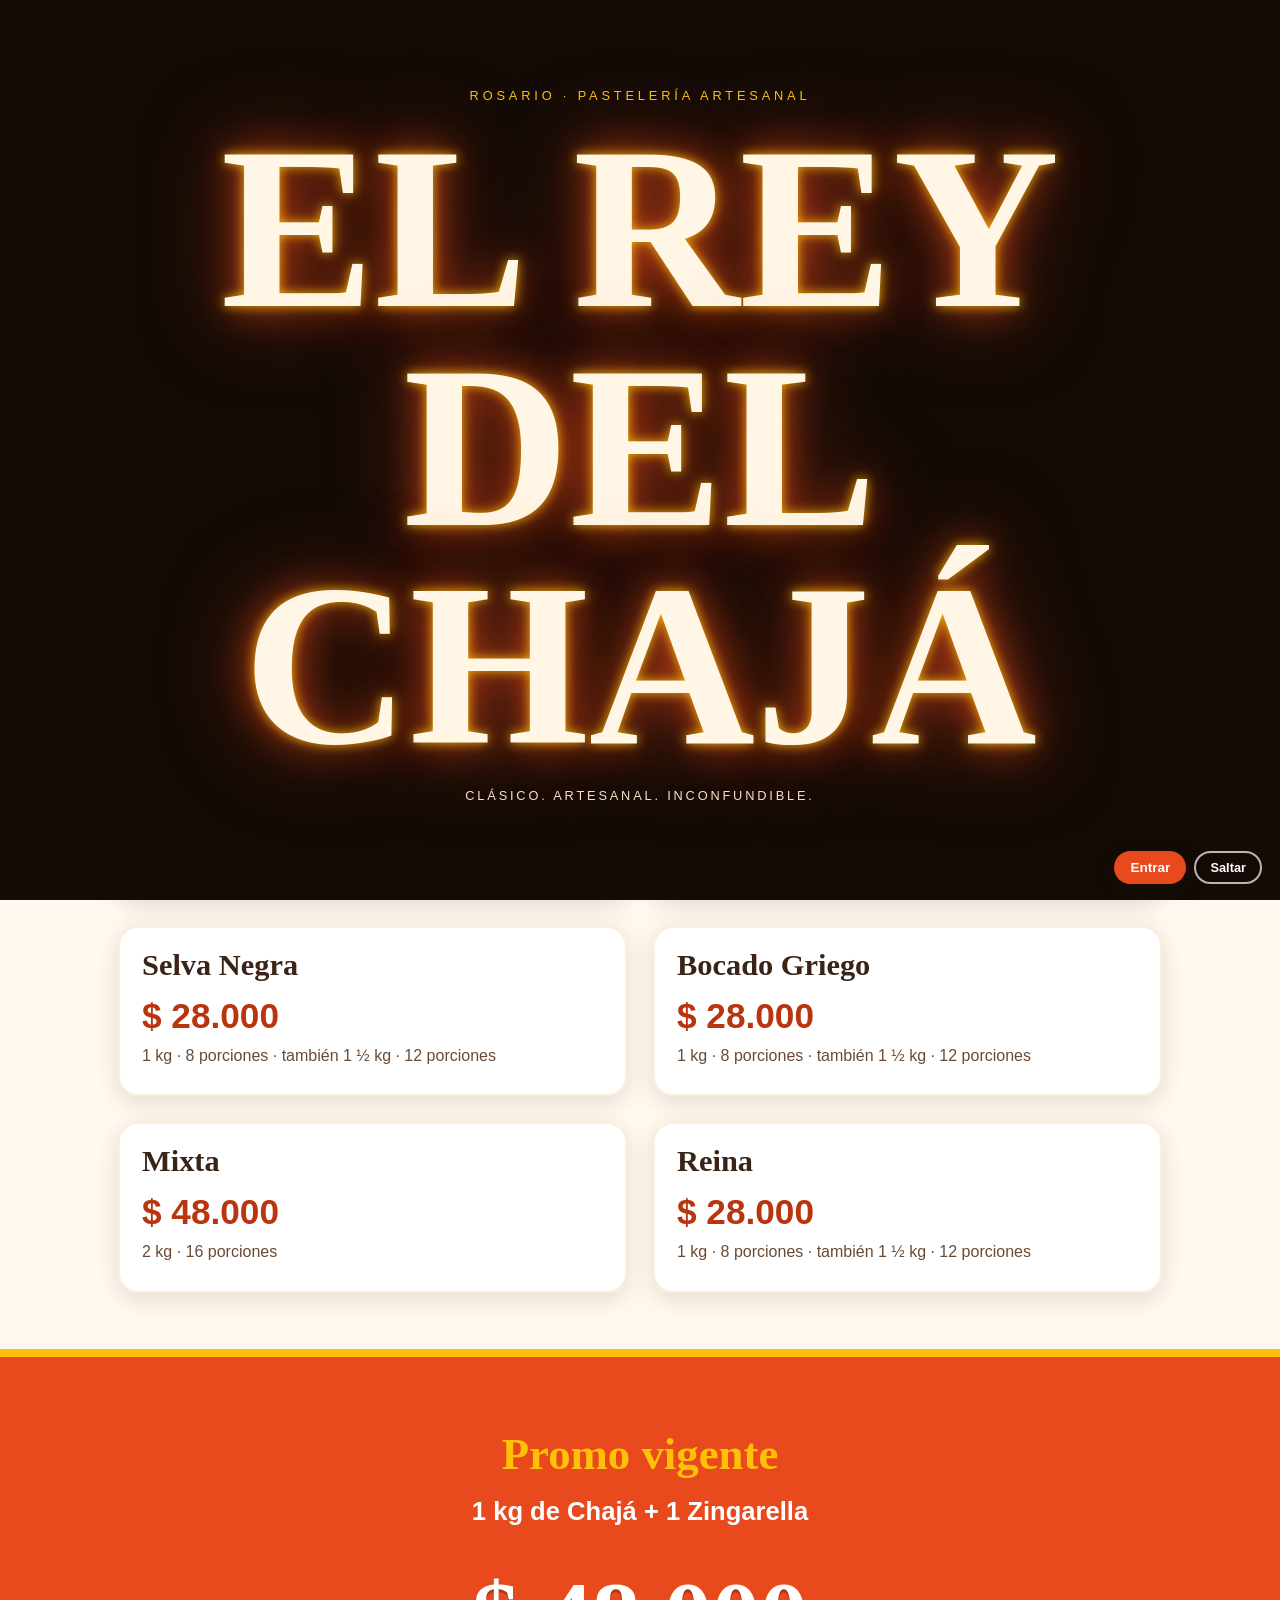
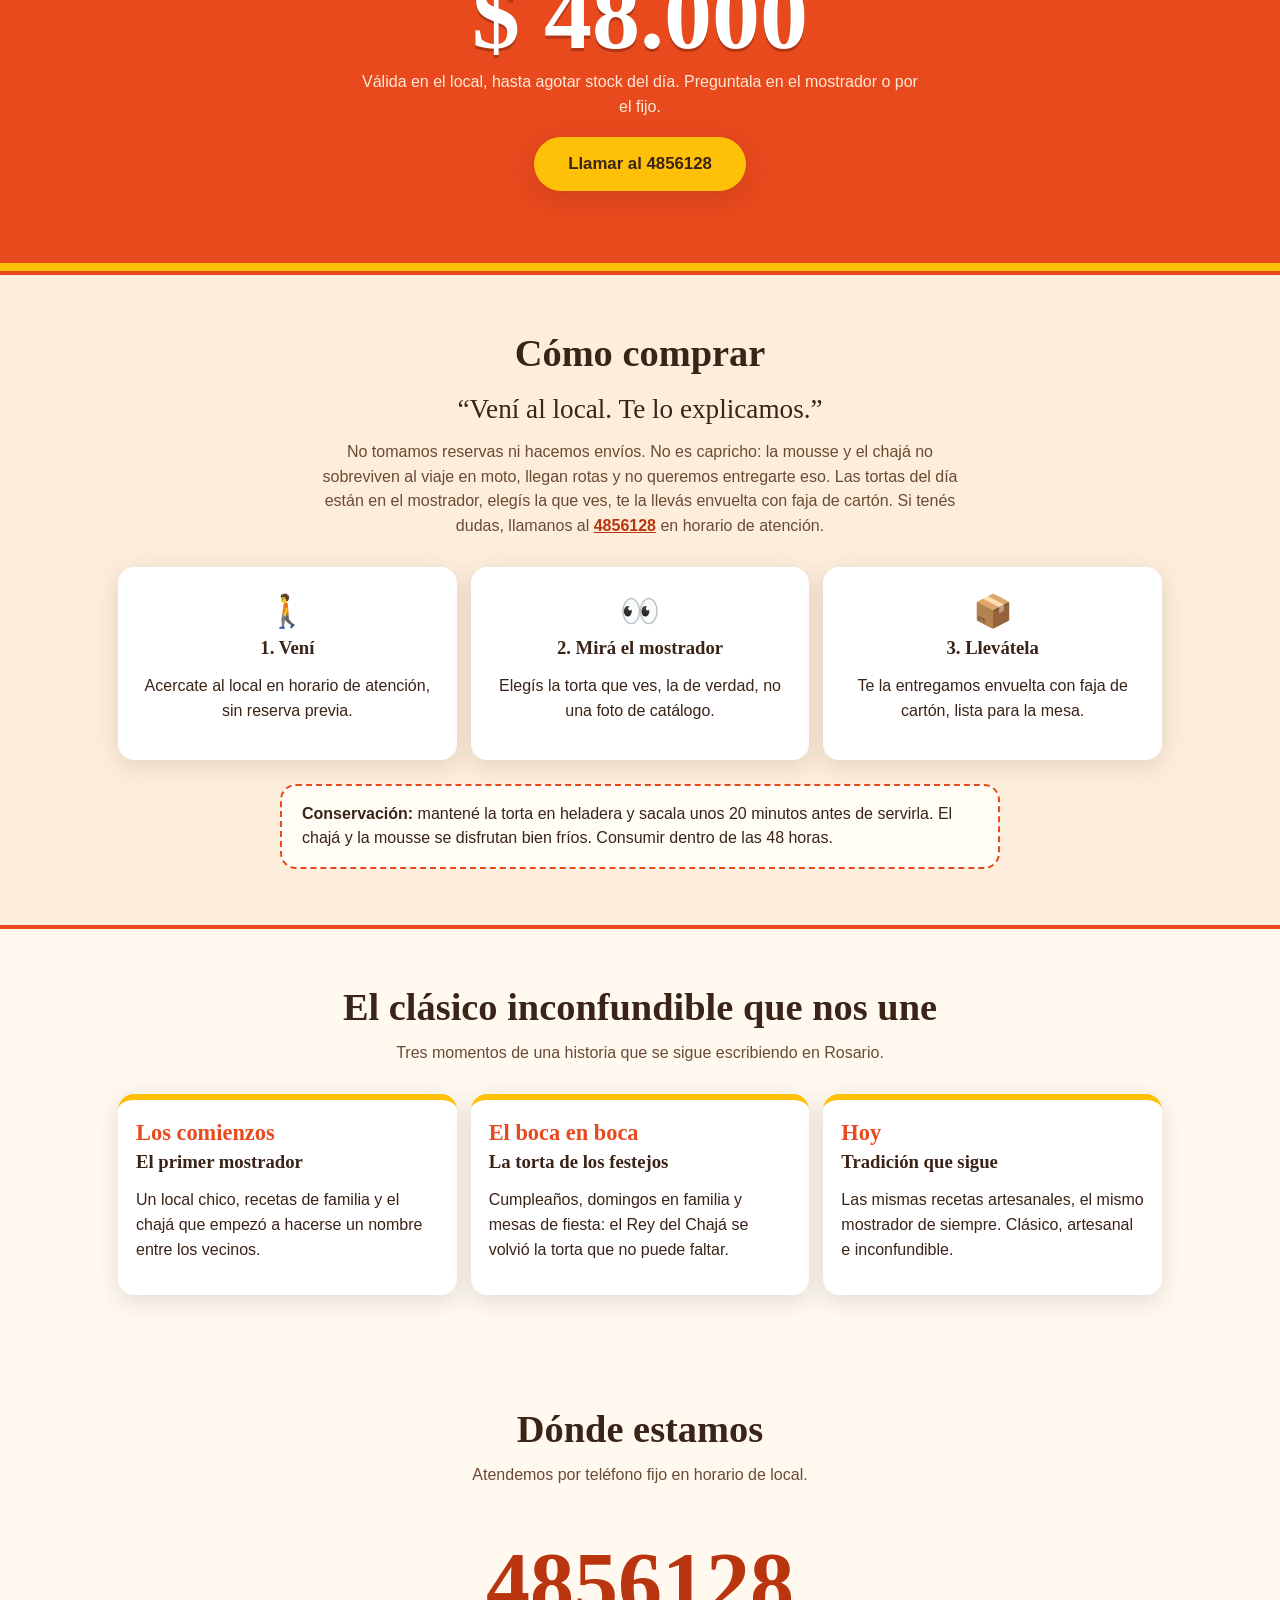
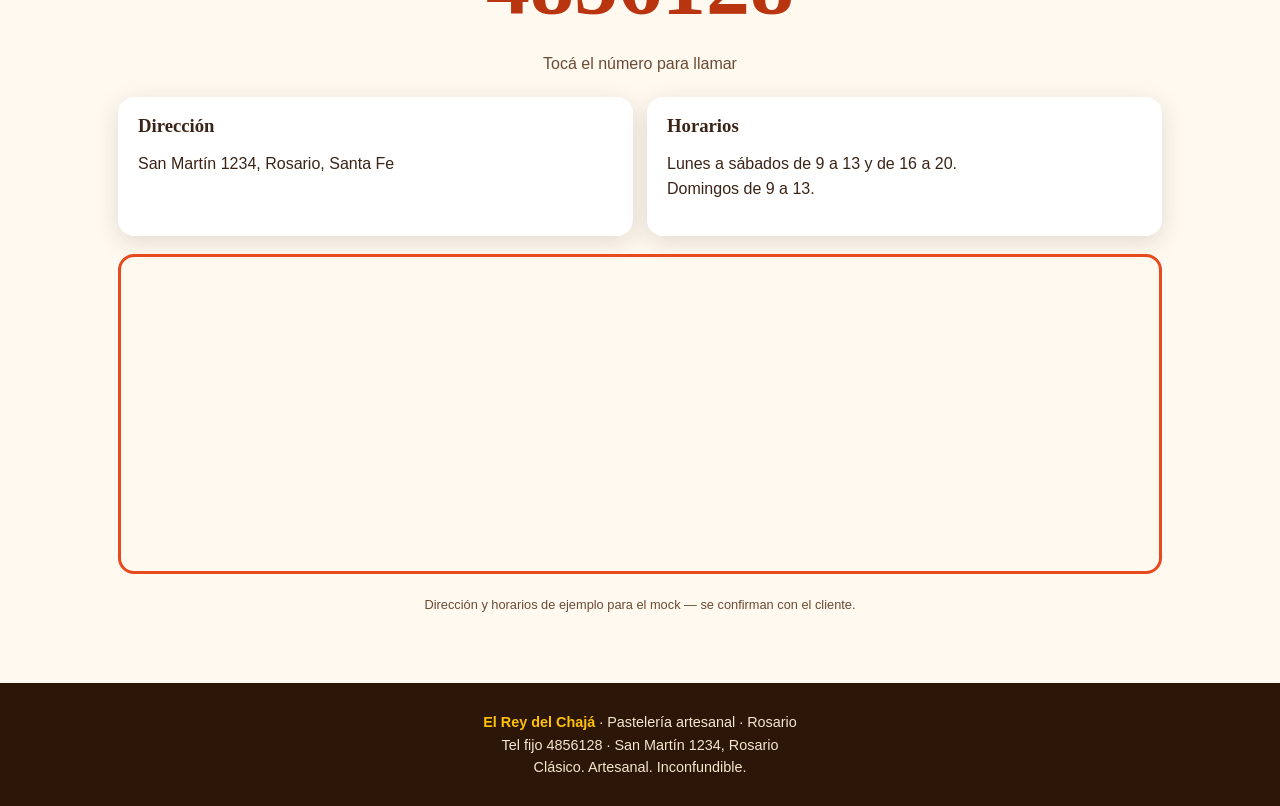
==== mock/index.html @ be807d41 "feat: mock navegable chaja con hub demo, web, admin y 3 tvs" ====
<!DOCTYPE html>
<html lang="es">
<head>
<meta charset="utf-8">
<meta name="viewport" content="width=device-width, initial-scale=1">
<title>El Rey del Chajá — Pastelería artesanal en Rosario</title>
<meta name="description" content="El Rey del Chajá, pastelería artesanal en Rosario. Las 8 tortas clásicas, promo vigente y cómo comprar. Llamanos al 4856128.">
<link rel="stylesheet" href="style.css">
</head>
<body>

<!-- 1) ENTRADA: cartel luminoso tipográfico, sin imagen, cierre a los 3 s -->
<div id="entrada" role="dialog" aria-label="Bienvenida">
  <div class="cartel">
    <p class="sobre">Rosario · Pastelería artesanal</p>
    <h1 aria-label="EL REY DEL CHAJÁ"><span>EL REY</span><span>DEL CHAJÁ</span></h1>
    <p class="bajada">Clásico. Artesanal. Inconfundible.</p>
  </div>
  <div class="acciones">
    <button class="btn" id="btn-entrar">Entrar</button>
    <button class="btn fantasma" id="btn-saltar">Saltar</button>
  </div>
</div>

<header class="top">
  <div class="barra">
    <span class="corona" id="corona">♛</span>
    <span class="marca">El Rey del Chajá</span>
    <nav class="menu">
      <a href="#tortas">Tortas</a>
      <a href="#como-comprar">Cómo comprar</a>
      <a href="#promo">Promo</a>
      <a href="#donde">Dónde estamos</a>
    </nav>
    <a class="tel-chip" href="tel:4856128">☎ 4856128</a>
  </div>
</header>

<div class="hero">
  <p class="lema">Clásico. Artesanal. Inconfundible.</p>
  <h1>El Rey del Chajá</h1>
  <p>Pastelería tradicional rosarina. Ocho tortas de verdad, las ves en el mostrador y te las llevás.</p>
</div>

<main>
<!-- 2) LAS 8 TORTAS -->
<section class="bloque" id="tortas">
  <div class="wrap">
    <h2>Las 8 tortas</h2>
    <p class="sub">Tocá cada una para ver qué lleva, los tamaños y el precio. Sin vueltas.</p>
    <div class="grilla" id="grilla"></div>
  </div>
</section>

<!-- Modal ficha -->
<div class="modal" id="modal" role="dialog" aria-modal="true" aria-label="Ficha de la torta">
  <div class="ficha">
    <div class="txt">
      <button class="cerrar" id="modal-cerrar" aria-label="Cerrar">×</button>
      <h2 id="f-nombre"></h2>
      <img id="f-foto" src="" alt="">
      <p id="f-desc"></p>
      <h3>Ingredientes</h3>
      <p id="f-ing"></p>
      <h3>Tamaños y precios</h3>
      <table class="tabla-precios" id="f-precios"></table>
      <p id="f-ideal" style="font-style:italic"></p>
      <a class="btn" href="#como-comprar" id="f-comprar">Cómo la compro</a>
    </div>
  </div>
</div>

<!-- 3) PROMO VIGENTE — banda protagonista -->
<section class="bloque" id="promo">
  <div class="wrap">
    <h2>Promo vigente</h2>
    <p class="promo-detalle">1 kg de Chajá + 1 Zingarella</p>
    <div class="promo-fotos">
      <img src="https://framerusercontent.com/images/7uMI3s2Fv6Yc3pCjnSAVBfxSTsg.png" alt="Foto de la torta Chajá" loading="lazy" onerror="this.style.display='none'">
      <img src="https://framerusercontent.com/images/KxiewTHWitk1WAAQf4fHMrGehJc.png" alt="Foto de la torta Zingarella" loading="lazy" onerror="this.style.display='none'">
    </div>
    <div class="monto" id="promo-precio">$ 48.000</div>
    <p class="promo-aclara">Válida en el local, hasta agotar stock del día. Preguntala en el mostrador o por el fijo.</p>
    <a class="btn" href="tel:4856128">Llamar al 4856128</a>
  </div>
</section>

<!-- 4) CÓMO COMPRAR -->
<section class="bloque como-comprar" id="como-comprar">
  <div class="wrap">
    <h2>Cómo comprar</h2>
    <p class="cita">“Vení al local. Te lo explicamos.”</p>
    <p class="sub">No tomamos reservas ni hacemos envíos. No es capricho: la mousse y el chajá no sobreviven al viaje en moto, llegan rotas y no queremos entregarte eso. Las tortas del día están en el mostrador, elegís la que ves, te la llevás envuelta con faja de cartón. Si tenés dudas, llamanos al <a href="tel:4856128"><strong>4856128</strong></a> en horario de atención.</p>
    <div class="pasos">
      <div class="paso"><div class="n">🚶</div><h3>1. Vení</h3><p>Acercate al local en horario de atención, sin reserva previa.</p></div>
      <div class="paso"><div class="n">👀</div><h3>2. Mirá el mostrador</h3><p>Elegís la torta que ves, la de verdad, no una foto de catálogo.</p></div>
      <div class="paso"><div class="n">📦</div><h3>3. Llevátela</h3><p>Te la entregamos envuelta con faja de cartón, lista para la mesa.</p></div>
    </div>
    <div class="conserva">
      <strong>Conservación:</strong> mantené la torta en heladera y sacala unos 20 minutos antes de servirla. El chajá y la mousse se disfrutan bien fríos. Consumir dentro de las 48 horas.
    </div>
  </div>
</section>

<!-- 4) HISTORIA — Variante B, 3 hitos -->
<section class="bloque" id="historia">
  <div class="wrap">
    <h2>El clásico inconfundible que nos une</h2>
    <p class="sub">Tres momentos de una historia que se sigue escribiendo en Rosario.</p>
    <div class="hitos">
      <div class="hito"><div class="txt"><div class="anio">Los comienzos</div><h3>El primer mostrador</h3><p>Un local chico, recetas de familia y el chajá que empezó a hacerse un nombre entre los vecinos.</p></div></div>
      <div class="hito"><div class="txt"><div class="anio">El boca en boca</div><h3>La torta de los festejos</h3><p>Cumpleaños, domingos en familia y mesas de fiesta: el Rey del Chajá se volvió la torta que no puede faltar.</p></div></div>
      <div class="hito"><div class="txt"><div class="anio">Hoy</div><h3>Tradición que sigue</h3><p>Las mismas recetas artesanales, el mismo mostrador de siempre. Clásico, artesanal e inconfundible.</p></div></div>
    </div>
  </div>
</section>

<!-- 6) DÓNDE ESTAMOS -->
<section class="bloque" id="donde">
  <div class="wrap">
    <h2>Dónde estamos</h2>
    <p class="sub">Atendemos por teléfono fijo en horario de local.</p>
    <div class="tel-gigante">
      <a href="tel:4856128">4856128</a>
      <small>Tocá el número para llamar</small>
    </div>
    <div class="datos">
      <div class="dato"><h3>Dirección</h3><p>San Martín 1234, Rosario, Santa Fe</p></div>
      <div class="dato"><h3>Horarios</h3><p>Lunes a sábados de 9 a 13 y de 16 a 20.<br>Domingos de 9 a 13.</p></div>
    </div>
    <div class="mapa">
      <iframe title="Mapa: El Rey del Chajá, Rosario" loading="lazy"
        src="https://www.openstreetmap.org/export/embed.html?bbox=-60.6700%2C-32.9700%2C-60.6200%2C-32.9300&amp;layer=mapnik&amp;marker=-32.9468%2C-60.6393"></iframe>
    </div>
    <p class="ejemplo">Dirección y horarios de ejemplo para el mock — se confirman con el cliente.</p>
  </div>
</section>
</main>

<!-- 7) FOOTER -->
<footer>
  <strong>El Rey del Chajá</strong> · Pastelería artesanal · Rosario<br>
  Tel fijo 4856128 · San Martín 1234, Rosario<br>
  Clásico. Artesanal. Inconfundible.
</footer>

<script>
// Fuente única simulada: localStorage (la carga admin.html) o valores por defecto.
var PRECIOS_DEF = {
  chaja_1kg:28000, chaja_15kg:42000, zingarella:25000, lemon:26000,
  mousse_1kg:28000, mousse_15kg:42000, selva_1kg:28000, selva_15kg:42000,
  bocado_1kg:28000, bocado_15kg:42000, reina_1kg:28000, reina_15kg:42000,
  mixta:48000, promo:48000
};
function cargarPrecios(){
  try{
    var g = JSON.parse(localStorage.getItem("chaja_prices_v1") || "null");
    if(g && g.precios) return Object.assign({}, PRECIOS_DEF, g.precios);
  }catch(e){}
  return Object.assign({}, PRECIOS_DEF);
}
var PRECIOS = cargarPrecios();
function fmt(n){ return "$ " + Number(n).toLocaleString("es-AR"); }

var IMG = "https://framerusercontent.com/images/";
var PRODUCTOS = [
  {id:"chaja", nombre:"Chajá", foto:IMG+"7uMI3s2Fv6Yc3pCjnSAVBfxSTsg.png", desc:"La reina de la casa: suave, fresca y llena de merengues.",
   ing:"Bizcochuelo de vainilla, crema chantilly, merengues, duraznos y frutillas en temporada.",
   filas:[["1 kg · 8 porciones","chaja_1kg"],["1 ½ kg · 12 porciones","chaja_15kg"]],
   ideal:"Ideal para cumpleaños: la de 1 ½ kg alcanza para 12 porciones."},
  {id:"zingarella", nombre:"Zingarella", foto:IMG+"KxiewTHWitk1WAAQf4fHMrGehJc.png", desc:"Flan casero y chantilly con corona de chocolate y cerezas.",
   ing:"Bizcochuelo de vainilla, flan casero, crema chantilly o dulce de leche, chocolate y cerezas.",
   filas:[["1 kg aprox · 8 porciones","zingarella"]],
   ideal:"Ideal si te gusta el flan: es la distinta de la vitrina."},
  {id:"lemon", nombre:"Lemon Pie", foto:IMG+"dDYfKAiwixc2czVDJEryhuqQBj0.png", desc:"Ácido justo, merengue italiano bien alto.",
   ing:"Masa frola, crema de limón y merengue italiano.",
   filas:[["1 kg · 8 porciones","lemon"]],
   ideal:"Ideal para cerrar una comida: fresca y liviana."},
  {id:"mousse", nombre:"Mousse", foto:IMG+"U2cHvviPQuuBCZkVcxjhVPpHfA.png", desc:"Chocolate intenso con corazón de dulce de leche.",
   ing:"Bizcochuelo de chocolate, dulce de leche, mousse de chocolate y baño de chocolate.",
   filas:[["1 kg · 8 porciones","mousse_1kg"],["1 ½ kg · 12 porciones","mousse_15kg"]],
   ideal:"Ideal para chocolateros de ley."},
  {id:"selva", nombre:"Selva Negra", foto:IMG+"FVEvjLDZLxkR6zAuge8FhaaTpnw.png", desc:"El clásico alemán con cerezas al maraschino.",
   ing:"Bizcochuelo de chocolate, mermelada de frutillas, crema chantilly, cerezas al maraschino y baño de chocolate.",
   filas:[["1 kg · 8 porciones","selva_1kg"],["1 ½ kg · 12 porciones","selva_15kg"]],
   ideal:"Ideal para festejos grandes: rinde y gusta a todos."},
  {id:"bocado", nombre:"Bocado Griego", foto:IMG+"ggjBTCnBRaLJQi2IHcIY5L7PpA.png", desc:"Café, dulce de leche y granizada de chocolate.",
   ing:"Bizcochuelo, dulce de leche, crema de café, granizada con chocolate y merengues.",
   filas:[["1 kg · 8 porciones","bocado_1kg"],["1 ½ kg · 12 porciones","bocado_15kg"]],
   ideal:"Ideal para los que toman café: es su torta."},
  {id:"mixta", nombre:"Mixta", foto:IMG+"6TYE1YOidQrWBoq3YZNeticgVhI.png", desc:"Vainilla y chocolate en una sola torta de 2 kilos.",
   ing:"Bizcochuelo de vainilla y chocolate, dulce de leche y crema chantilly, duraznos y merengues.",
   filas:[["2 kg · 16 porciones","mixta"]],
   ideal:"Ideal para el cumple familiar: 16 porciones en una sola torta."},
  {id:"reina", nombre:"Reina", foto:IMG+"l80LvWtkcWyPCtzrAyiwwaYRz9U.png", desc:"Dulzura suave con chocolate blanco.",
   ing:"Bizcochuelo de vainilla, dulce de leche, dulce a la crema y chocolate blanco.",
   filas:[["1 kg · 8 porciones","reina_1kg"],["1 ½ kg · 12 porciones","reina_15kg"]],
   ideal:"Ideal si te gusta lo dulce pero suave."}
];

// Grilla
var grilla = document.getElementById("grilla");
PRODUCTOS.forEach(function(p){
  var b = document.createElement("button");
  b.className = "card";
  b.innerHTML = '<img class="foto" src="'+p.foto+'" alt="Foto de '+p.nombre+'" loading="lazy" onerror="this.style.display=\'none\'">' +
    '<div class="cuerpo"><h3>'+p.nombre+'</h3>' +
    '<div class="precio">'+fmt(PRECIOS[p.filas[0][1]])+'</div>' +
    '<div class="porc">'+p.filas[0][0]+(p.filas[1] ? " · también "+p.filas[1][0] : "")+'</div></div>';
  b.addEventListener("click", function(){ abrirFicha(p); });
  grilla.appendChild(b);
});

// Modal ficha
var modal = document.getElementById("modal");
function abrirFicha(p){
  document.getElementById("f-nombre").textContent = p.nombre;
  var f = document.getElementById("f-foto");
  f.src = p.foto; f.alt = "Foto de " + p.nombre;
  f.style.display = ""; f.onerror = function(){ f.style.display = "none"; };
  document.getElementById("f-desc").textContent = p.desc;
  document.getElementById("f-ing").textContent = p.ing;
  var t = document.getElementById("f-precios"); t.innerHTML = "";
  p.filas.forEach(function(r){
    t.innerHTML += "<tr><td>"+r[0]+"</td><td>"+fmt(PRECIOS[r[1]])+"</td></tr>";
  });
  document.getElementById("f-ideal").textContent = p.ideal;
  modal.classList.add("abierto");
}
document.getElementById("modal-cerrar").addEventListener("click", function(){ modal.classList.remove("abierto"); });
modal.addEventListener("click", function(e){ if(e.target === modal) modal.classList.remove("abierto"); });
document.getElementById("f-comprar").addEventListener("click", function(){ modal.classList.remove("abierto"); });

// Promo desde la fuente
document.getElementById("promo-precio").textContent = fmt(PRECIOS.promo);

// Entrada: botón o skip auto a los 3 s
var entrada = document.getElementById("entrada");
var cerrada = false;
function cerrarEntrada(){ if(!cerrada){ cerrada = true; entrada.classList.add("fuera"); } }
document.getElementById("btn-entrar").addEventListener("click", cerrarEntrada);
document.getElementById("btn-saltar").addEventListener("click", cerrarEntrada);
setTimeout(cerrarEntrada, 3000);

// Corona sutil al scrollear
var corona = document.getElementById("corona");
window.addEventListener("scroll", function(){
  var s = Math.min(window.scrollY / 1200, 1);
  corona.style.transform = "scale(" + (1 + s * 0.35) + ") rotate(" + (s * 12) + "deg)";
}, {passive:true});
</script>
</body>
</html>
---- mock/style.css ----
/* El Rey del Chajá — mock compartido (index + admin + 3 TVs). Cero dependencias. */
/* Paleta de marca: rojo anaranjado #E8491D + amarillo #FFC107, base crema/blanco, marrón solo texto. */
:root{
  --marca:#E8491D; --marca-osc:#B9350F; --marca-claro:#F96F3F;
  --amarillo:#FFC107; --amarillo-fuerte:#E8A800; --amarillo-suave:#FFF3C4;
  --crema:#FFF9F0; --crema-2:#FDEEDB; --blanco:#FFFFFF;
  --texto:#3A2317; --texto-suave:#6B4A33;
  --sombra:0 6px 24px rgba(58,35,23,.14); --radio:16px;
  --fuente:"Playfair Display",Georgia,"Times New Roman",serif;
  --fuente-cuerpo:-apple-system,BlinkMacSystemFont,"Segoe UI",Roboto,"Helvetica Neue",Arial,sans-serif;
}
*{box-sizing:border-box}
html{scroll-behavior:smooth}
body{margin:0;font-family:var(--fuente-cuerpo);color:var(--texto);background:var(--crema);line-height:1.55}
img{max-width:100%;display:block}
a{color:var(--marca-osc)}
.wrap{max-width:1080px;margin:0 auto;padding:0 18px}
section.bloque{padding:56px 0}
h1,h2,h3{font-family:var(--fuente);color:var(--texto);line-height:1.15;margin:0 0 12px}
h2{font-size:clamp(1.6rem,4.5vw,2.4rem);text-align:center}
.sub{text-align:center;color:var(--texto-suave);margin:0 auto 28px;max-width:640px}

/* Header fijo */
header.top{position:sticky;top:0;z-index:40;background:var(--blanco);border-bottom:3px solid var(--marca)}
header.top .barra{display:flex;align-items:center;gap:10px;padding:10px 18px;max-width:1080px;margin:0 auto}
.corona{display:inline-block;font-size:1.7rem;transition:transform .25s ease;color:var(--marca)}
.marca{font-family:var(--fuente);font-weight:700;color:var(--texto);font-size:1.1rem}
nav.menu{margin-left:auto;display:flex;gap:14px;font-size:.92rem}
nav.menu a{text-decoration:none;color:var(--texto-suave)}
nav.menu a:hover{color:var(--marca-osc);text-decoration:underline}
.tel-chip{background:var(--marca);color:#fff;border-radius:999px;padding:6px 14px;text-decoration:none;font-weight:700;white-space:nowrap}
.tel-chip:hover{background:var(--marca-osc)}

/* 1) Entrada: cartel luminoso tipográfico, sin imagen */
#entrada{position:fixed;inset:0;z-index:100;display:flex;align-items:center;justify-content:center;background:#140B06;transition:opacity .6s ease;overflow:hidden}
#entrada.fuera{opacity:0;pointer-events:none}
#entrada .cartel{position:relative;text-align:center;padding:0 4vw;width:100%;max-width:100vw;overflow-wrap:break-word}
#entrada .cartel .sobre{letter-spacing:.3em;text-transform:uppercase;font-size:.8rem;color:var(--amarillo);margin:0 0 14px}
#entrada .cartel h1{
  color:#FFF6E5;font-family:var(--fuente);font-weight:800;
  font-size:clamp(4rem,18vw,16rem);line-height:.95;margin:0 0 10px;
  max-width:100vw;overflow-wrap:break-word;text-wrap:balance;
  text-shadow:0 0 12px rgba(255,193,7,.9),0 0 42px rgba(232,73,29,.85),0 0 90px rgba(232,73,29,.5);
  animation:encendido 1.4s steps(1) 1 forwards;
}
#entrada .cartel h1 span{display:block}
@keyframes encendido{
  0%{opacity:0;text-shadow:none}
  8%{opacity:1;text-shadow:0 0 8px rgba(255,193,7,.8)}
  14%{opacity:.25;text-shadow:none}
  22%{opacity:1;text-shadow:0 0 18px rgba(255,193,7,.9),0 0 50px rgba(232,73,29,.7)}
  30%{opacity:.4;text-shadow:none}
  42%{opacity:1}
  100%{opacity:1;text-shadow:0 0 12px rgba(255,193,7,.9),0 0 42px rgba(232,73,29,.85),0 0 90px rgba(232,73,29,.5)}
}
#entrada .cartel .bajada{color:#F5E7CE;letter-spacing:.22em;text-transform:uppercase;font-size:.8rem;margin:0 0 8px}
#entrada .acciones{position:absolute;right:18px;bottom:16px;display:flex;gap:8px}
#entrada .acciones .btn{margin-top:0;padding:8px 16px;font-size:.85rem;font-weight:700}
#entrada .acciones .btn.fantasma{padding:7px 14px;font-size:.8rem}
.btn{display:inline-block;background:var(--marca);color:#fff;font-weight:800;border:0;border-radius:999px;padding:14px 34px;font-size:1.05rem;cursor:pointer;text-decoration:none;margin-top:18px;box-shadow:var(--sombra)}
.btn:hover{background:var(--marca-osc)}
.btn.fantasma{background:transparent;color:#fff;border:2px solid rgba(255,255,255,.7);box-shadow:none;font-size:.9rem;padding:10px 22px}

/* Hero */
.hero{background:var(--marca);color:#fff;text-align:center;padding:72px 18px 60px}
.hero h1{color:#fff;font-size:clamp(2.2rem,7vw,3.6rem)}
.hero p.lema{letter-spacing:.3em;text-transform:uppercase;font-size:.85rem;color:var(--amarillo)}
.hero p:last-child{color:#FFE9D6}

/* 2) Grilla tortas: 2 columnas desktop, fotos protagonistas */
.grilla{display:grid;grid-template-columns:1fr;gap:26px}
@media(min-width:720px){.grilla{grid-template-columns:repeat(2,1fr)}}
.card{background:var(--blanco);border:2px solid var(--crema-2);border-radius:20px;overflow:hidden;cursor:pointer;box-shadow:var(--sombra);text-align:left;font:inherit;color:inherit;padding:0;width:100%}
.card:hover{transform:translateY(-3px);border-color:var(--marca)}
.card .foto{aspect-ratio:4/3;background:var(--crema-2);object-fit:cover;width:100%}
.card .cuerpo{padding:20px 22px 26px}
.card h3{margin:0 0 6px;font-size:clamp(1.5rem,3vw,1.9rem)}
.card .precio{font-size:clamp(1.7rem,3.5vw,2.2rem);font-weight:800;color:var(--marca-osc)}
.card .porc{font-size:1rem;color:var(--texto-suave)}

/* Modal ficha */
.modal{position:fixed;inset:0;z-index:90;display:none;align-items:center;justify-content:center;background:rgba(20,11,6,.65);padding:16px}
.modal.abierto{display:flex}
.modal .ficha{background:var(--blanco);border-radius:20px;max-width:640px;width:100%;max-height:90vh;overflow:auto;box-shadow:var(--sombra)}
.modal .ficha img{width:100%;aspect-ratio:16/9;object-fit:cover;background:var(--crema-2)}
.modal .ficha .txt{padding:22px 24px 28px}
.modal .ficha ul{padding-left:20px;margin:8px 0}
.cerrar{float:right;background:var(--marca);color:#fff;border:0;border-radius:50%;width:38px;height:38px;font-size:1.2rem;cursor:pointer}
.tabla-precios{width:100%;border-collapse:collapse;margin:10px 0}
.tabla-precios td{border-bottom:1px dashed #E5C9A8;padding:8px 4px}
.tabla-precios td:last-child{text-align:right;font-weight:800;color:var(--marca-osc)}

/* 3) Cómo comprar */
.como-comprar{background:var(--crema-2);border-top:4px solid var(--marca);border-bottom:4px solid var(--marca)}
.pasos{display:grid;gap:14px;margin:24px 0}
@media(min-width:720px){.pasos{grid-template-columns:repeat(3,1fr)}}
.paso{background:var(--blanco);border-radius:var(--radio);padding:20px;text-align:center;box-shadow:var(--sombra)}
.paso .n{font-size:2rem}
.cita{font-family:var(--fuente);font-size:clamp(1.2rem,3.5vw,1.7rem);color:var(--texto);text-align:center;max-width:720px;margin:0 auto 10px}
.conserva{background:#FFFDF5;border:2px dashed var(--marca);border-radius:var(--radio);padding:16px 20px;max-width:720px;margin:22px auto 0}

/* 4) Historia */
.hitos{display:grid;gap:14px}
@media(min-width:720px){.hitos{grid-template-columns:repeat(3,1fr)}}
.hito{background:var(--blanco);border-radius:var(--radio);overflow:hidden;box-shadow:var(--sombra);border-top:6px solid var(--amarillo)}
.hito .txt{padding:16px 18px}
.hito .anio{font-family:var(--fuente);color:var(--marca);font-weight:700;font-size:1.4rem}

/* 5) Promo protagonista */
#promo{background:var(--marca);color:#fff;text-align:center;padding:72px 0;border-top:8px solid var(--amarillo);border-bottom:8px solid var(--amarillo)}
#promo h2{color:var(--amarillo);font-size:clamp(1.8rem,5vw,2.8rem)}
#promo .promo-detalle{font-size:clamp(1.2rem,3vw,1.6rem);font-weight:700;color:#fff;margin:4px 0 18px}
#promo .promo-fotos{display:grid;grid-template-columns:1fr 1fr;gap:14px;max-width:760px;margin:0 auto 18px}
#promo .promo-fotos img{width:100%;aspect-ratio:4/3;object-fit:cover;border-radius:16px;border:4px solid #fff;background:#7a2308}
#promo .monto{font-family:var(--fuente);font-size:clamp(3.4rem,12vw,6rem);font-weight:800;color:#fff;margin:6px 0;line-height:1;text-shadow:0 3px 0 rgba(0,0,0,.25)}
#promo .promo-aclara{color:#FFE9D6;max-width:560px;margin:0 auto}
#promo .btn{background:var(--amarillo);color:#3A2317}
#promo .btn:hover{background:#FFD54F}

/* 6) Dónde estamos */
.tel-gigante{text-align:center;margin:10px 0 20px}
.tel-gigante a{font-family:var(--fuente);font-size:clamp(3rem,12vw,5.5rem);font-weight:700;color:var(--marca-osc);text-decoration:none}
.tel-gigante small{display:block;font-family:var(--fuente-cuerpo);font-size:1rem;color:var(--texto-suave)}
.datos{display:grid;gap:14px;margin-bottom:18px}
@media(min-width:720px){.datos{grid-template-columns:1fr 1fr}}
.dato{background:var(--blanco);border-radius:var(--radio);padding:18px 20px;box-shadow:var(--sombra)}
.mapa iframe{width:100%;height:320px;border:3px solid var(--marca);border-radius:var(--radio)}
.ejemplo{font-size:.8rem;color:var(--texto-suave);text-align:center}

/* 7) Footer */
footer{background:#2B1608;color:#F5E7CE;text-align:center;padding:28px 18px;font-size:.9rem}
footer strong{color:var(--amarillo)}

/* Admin */
.admin .campo{background:var(--blanco);border:1px solid #EBD3B3;border-radius:var(--radio);padding:16px 18px;margin:12px 0;box-shadow:var(--sombra)}
.admin label{font-weight:700;color:var(--texto)}
.admin input[type=number],.admin input[type=text],.admin input[type=date]{font-size:1.4rem;padding:10px 12px;border:2px solid var(--marca);border-radius:12px;width:100%;max-width:320px;margin-top:6px}
.admin input[type=checkbox]{width:26px;height:26px;accent-color:var(--marca)}
.admin .fila{display:flex;flex-wrap:wrap;gap:10px 26px;align-items:end}
.nota-admin{background:#FFF8E1;border-left:6px solid var(--amarillo);padding:12px 16px;border-radius:0 12px 12px 0;margin:18px 0;color:var(--texto)}
.nota-admin.ejemplo-aviso{border-left-color:var(--marca);background:#FFF1E8}
/* Admin analytics */
.analytics{background:var(--blanco);border:2px solid var(--marca);border-radius:20px;padding:22px;margin:28px 0;box-shadow:var(--sombra)}
.analytics h2{margin-bottom:6px}
.ranking{list-style:none;margin:18px 0 0;padding:0;display:grid;gap:10px}
.ranking li{display:grid;grid-template-columns:130px 1fr 64px;gap:10px;align-items:center;font-size:.95rem}
.ranking .barra{height:14px;background:var(--crema-2);border-radius:999px;overflow:hidden}
.ranking .barra i{display:block;height:100%;background:linear-gradient(90deg,var(--marca),var(--amarillo));border-radius:999px}
.kpis{display:grid;gap:12px;margin-top:18px}
@media(min-width:720px){.kpis{grid-template-columns:repeat(3,1fr)}}
.kpi{background:var(--crema);border-radius:14px;padding:14px 16px;text-align:center}
.kpi strong{display:block;font-size:1.6rem;color:var(--marca-osc)}
.reco{background:#FFF8E1;border:2px dashed var(--amarillo-fuerte);border-radius:14px;padding:14px 18px;margin-top:16px}

/* TV */
body.tv{background:var(--crema);margin:0;padding:2vh 2vw;min-height:100vh}
.tv .marca-tv{font-family:var(--fuente);font-weight:800;letter-spacing:.12em;text-transform:uppercase;color:var(--marca);font-size:clamp(1.2rem,3vw,2rem);margin:0 0 6px}
.tv .marco{border:6px solid var(--marca);border-radius:24px;min-height:94vh;display:flex;flex-direction:column;align-items:center;justify-content:center;text-align:center;padding:24px;background:var(--blanco);position:relative;overflow:hidden}
.tv .marco.promo-marco{animation:borde-liquido 12s ease-in-out -4s infinite}
@keyframes borde-liquido{0%,100%{border-color:var(--marca);box-shadow:0 0 8px rgba(232,73,29,.25)}50%{border-color:var(--amarillo);box-shadow:0 0 38px rgba(255,193,7,.8)}}
.tv h1{font-size:clamp(2.5rem,7vw,5.5rem)}
/* Shimmer líquido: gradiente ancho que barre ida y vuelta (ease-in-out),
   lento, con la intensidad pulsando en el mismo ciclo (filter brightness).
   Cada selector lleva duration/delay propios: nunca brillan todos a la vez. */
.tv .shimmer{background:linear-gradient(100deg,var(--marca-osc) 30%,var(--amarillo-fuerte) 44%,#FFF3C4 50%,var(--amarillo-fuerte) 56%,var(--marca-osc) 70%);background-size:250% auto;-webkit-background-clip:text;background-clip:text;color:transparent;animation:brillo-liquido 9s ease-in-out -2s infinite}
@keyframes brillo-liquido{0%,100%{background-position:0% center;filter:brightness(1)}50%{background-position:100% center;filter:brightness(1.3)}}
.tv .precio-tv{font-size:clamp(3rem,10vw,7rem);font-weight:800;color:var(--marca-osc)}
.tv .precio-tv.shimmer{background:linear-gradient(100deg,var(--marca-osc) 30%,var(--amarillo-fuerte) 44%,#FFF3C4 50%,var(--amarillo-fuerte) 56%,var(--marca-osc) 70%);background-size:250% auto;-webkit-background-clip:text;background-clip:text;color:transparent;animation:brillo-liquido 11s ease-in-out -6s infinite}
.tv .marca-tv{animation:marca-pulso 7s ease-in-out -3s infinite}
@keyframes marca-pulso{0%,100%{text-shadow:0 0 0 rgba(255,193,7,0)}50%{text-shadow:0 0 18px rgba(255,193,7,.8)}}
.cuadrantes{display:grid;grid-template-columns:1fr;gap:16px;width:100%}
@media(min-width:900px){.cuadrantes{grid-template-columns:1fr 1fr}}
.tv .cuad{background:var(--blanco);border:4px solid var(--marca);border-radius:20px;padding:14px;text-align:center;animation:borde-liquido 9s ease-in-out infinite}
/* Desfase por cuadrante: durations y delays distintos */
.tv .cuad:nth-child(1){animation-duration:8.5s;animation-delay:0s}
.tv .cuad:nth-child(2){animation-duration:9.5s;animation-delay:-2.2s}
.tv .cuad:nth-child(3){animation-duration:10.5s;animation-delay:-4.5s}
.tv .cuad:nth-child(4){animation-duration:11.5s;animation-delay:-6.8s}
.tv .cuad img{width:100%;aspect-ratio:16/10;object-fit:cover;border-radius:12px;background:var(--crema-2)}
.tv .cuad h2{font-size:clamp(1.9rem,4vw,3rem);margin:10px 0 4px}
.tv .cuad h2.shimmer{background:linear-gradient(100deg,var(--marca-osc) 30%,var(--amarillo-fuerte) 44%,#FFF3C4 50%,var(--amarillo-fuerte) 56%,var(--marca-osc) 70%);background-size:250% auto;-webkit-background-clip:text;background-clip:text;color:transparent;animation:brillo-liquido 8s ease-in-out -1s infinite}
.tv .cuad:nth-child(1) h2.shimmer{animation-delay:-1s}
.tv .cuad:nth-child(2) h2.shimmer{animation-delay:-3s}
.tv .cuad:nth-child(3) h2.shimmer{animation-delay:-5s}
.tv .cuad:nth-child(4) h2.shimmer{animation-delay:-7s}
.tv .cuad .desc{font-size:clamp(1rem,2vw,1.2rem);color:var(--texto-suave)}
.tv .cuad .linea{font-size:clamp(1.5rem,3vw,2.3rem);font-weight:800;color:var(--marca-osc);margin-top:6px}
.tv .cuad .linea.shimmer{background:linear-gradient(100deg,var(--marca-osc) 30%,var(--amarillo-fuerte) 44%,#FFF3C4 50%,var(--amarillo-fuerte) 56%,var(--marca-osc) 70%);background-size:250% auto;-webkit-background-clip:text;background-clip:text;color:transparent;animation:brillo-liquido 10s ease-in-out -4s infinite}
.tv .cuad:nth-child(1) .linea.shimmer{animation-delay:-4s}
.tv .cuad:nth-child(2) .linea.shimmer{animation-delay:-1.5s}
.tv .cuad:nth-child(3) .linea.shimmer{animation-delay:-6.5s}
.tv .cuad:nth-child(4) .linea.shimmer{animation-delay:-8.5s}
.tv .cuad .desc{font-size:clamp(1rem,2vw,1.2rem);color:var(--texto-suave)}
.tv .cuad .linea{font-size:clamp(1.5rem,3vw,2.3rem);font-weight:800;color:var(--marca-osc);margin-top:6px}
.tv .promo-fotos{display:grid;grid-template-columns:1fr 1fr;gap:16px;width:100%;max-width:900px;margin:12px 0}
.tv .promo-fotos img{width:100%;aspect-ratio:4/3;object-fit:cover;border-radius:16px;border:4px solid var(--amarillo);background:var(--crema-2)}
@media(prefers-reduced-motion:reduce){
  .tv .shimmer,.tv .precio-tv.shimmer,.tv .cuad h2.shimmer,.tv .cuad .linea.shimmer{animation:none;color:var(--marca-osc);background:none}
  .tv .marco.promo-marco,.tv .cuad,.tv .marca-tv{animation:none}
  #entrada .cartel h1{animation:none}
  html{scroll-behavior:auto}
}
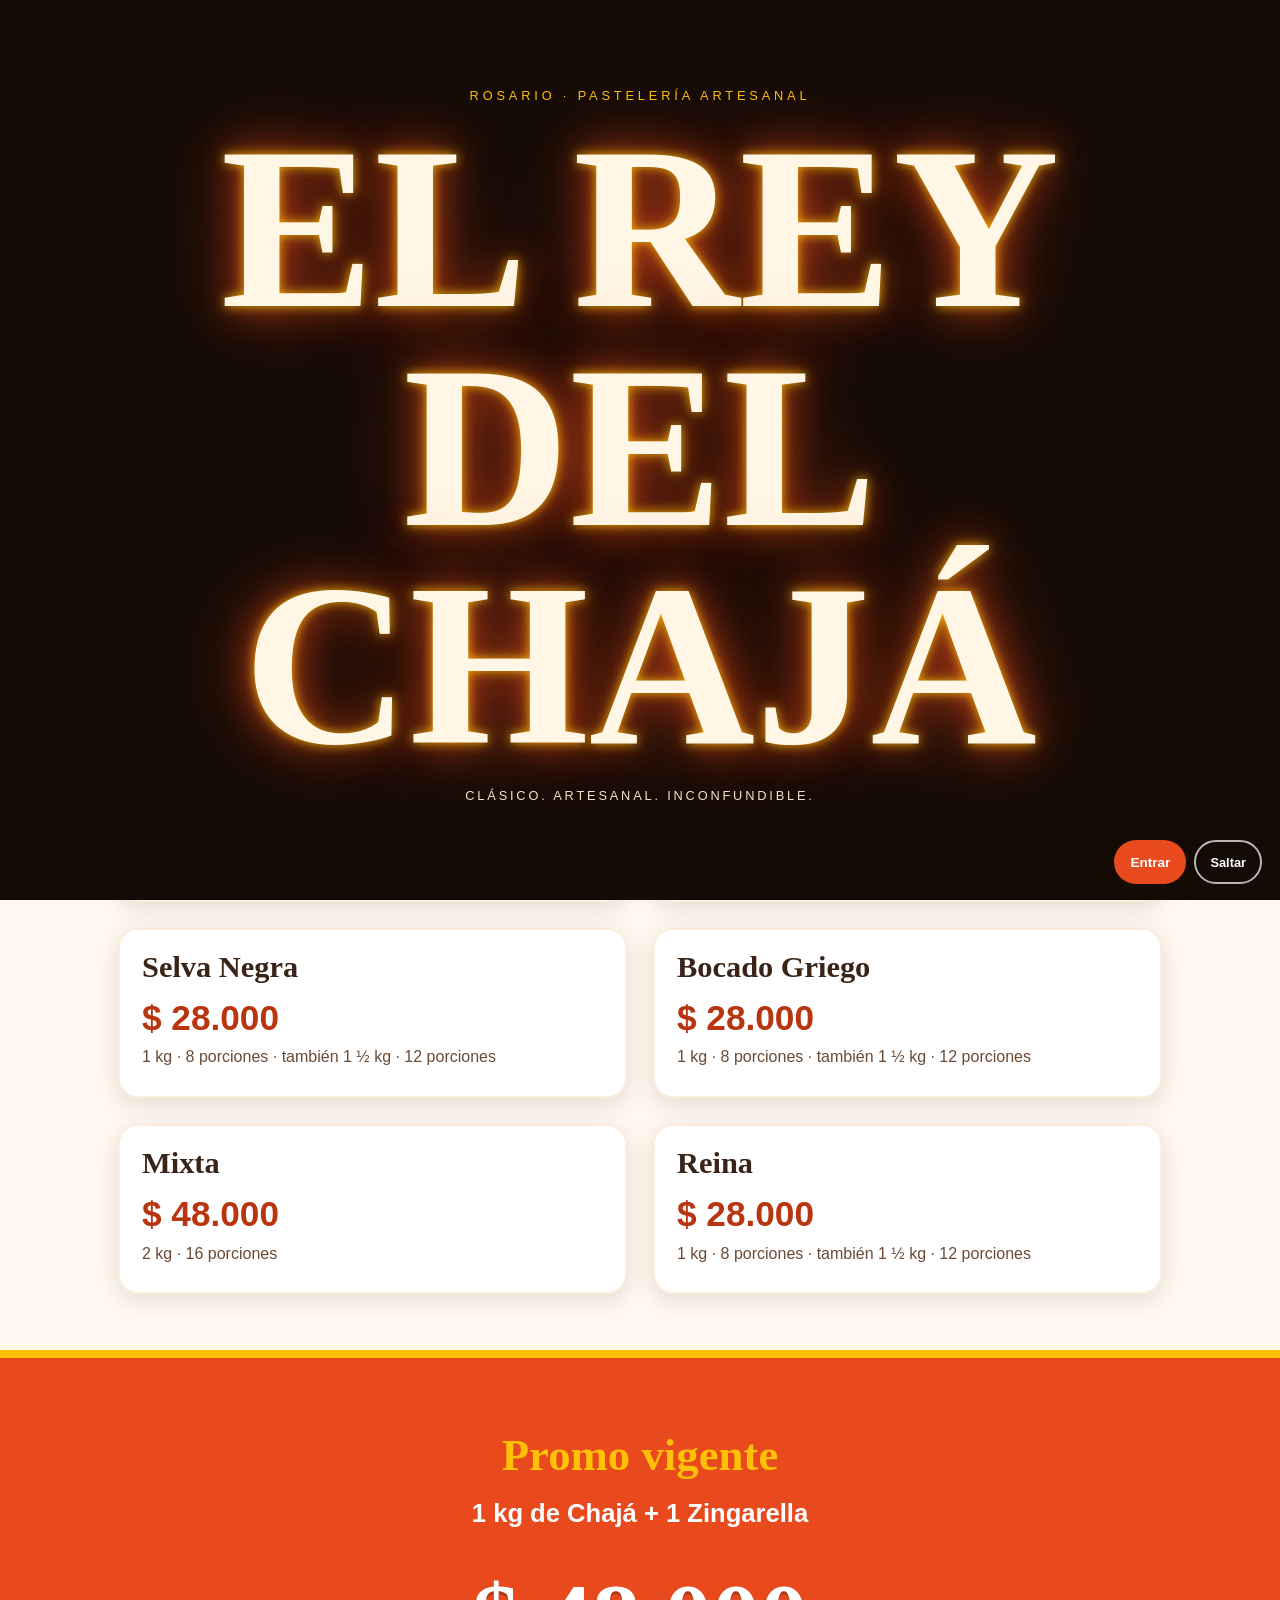
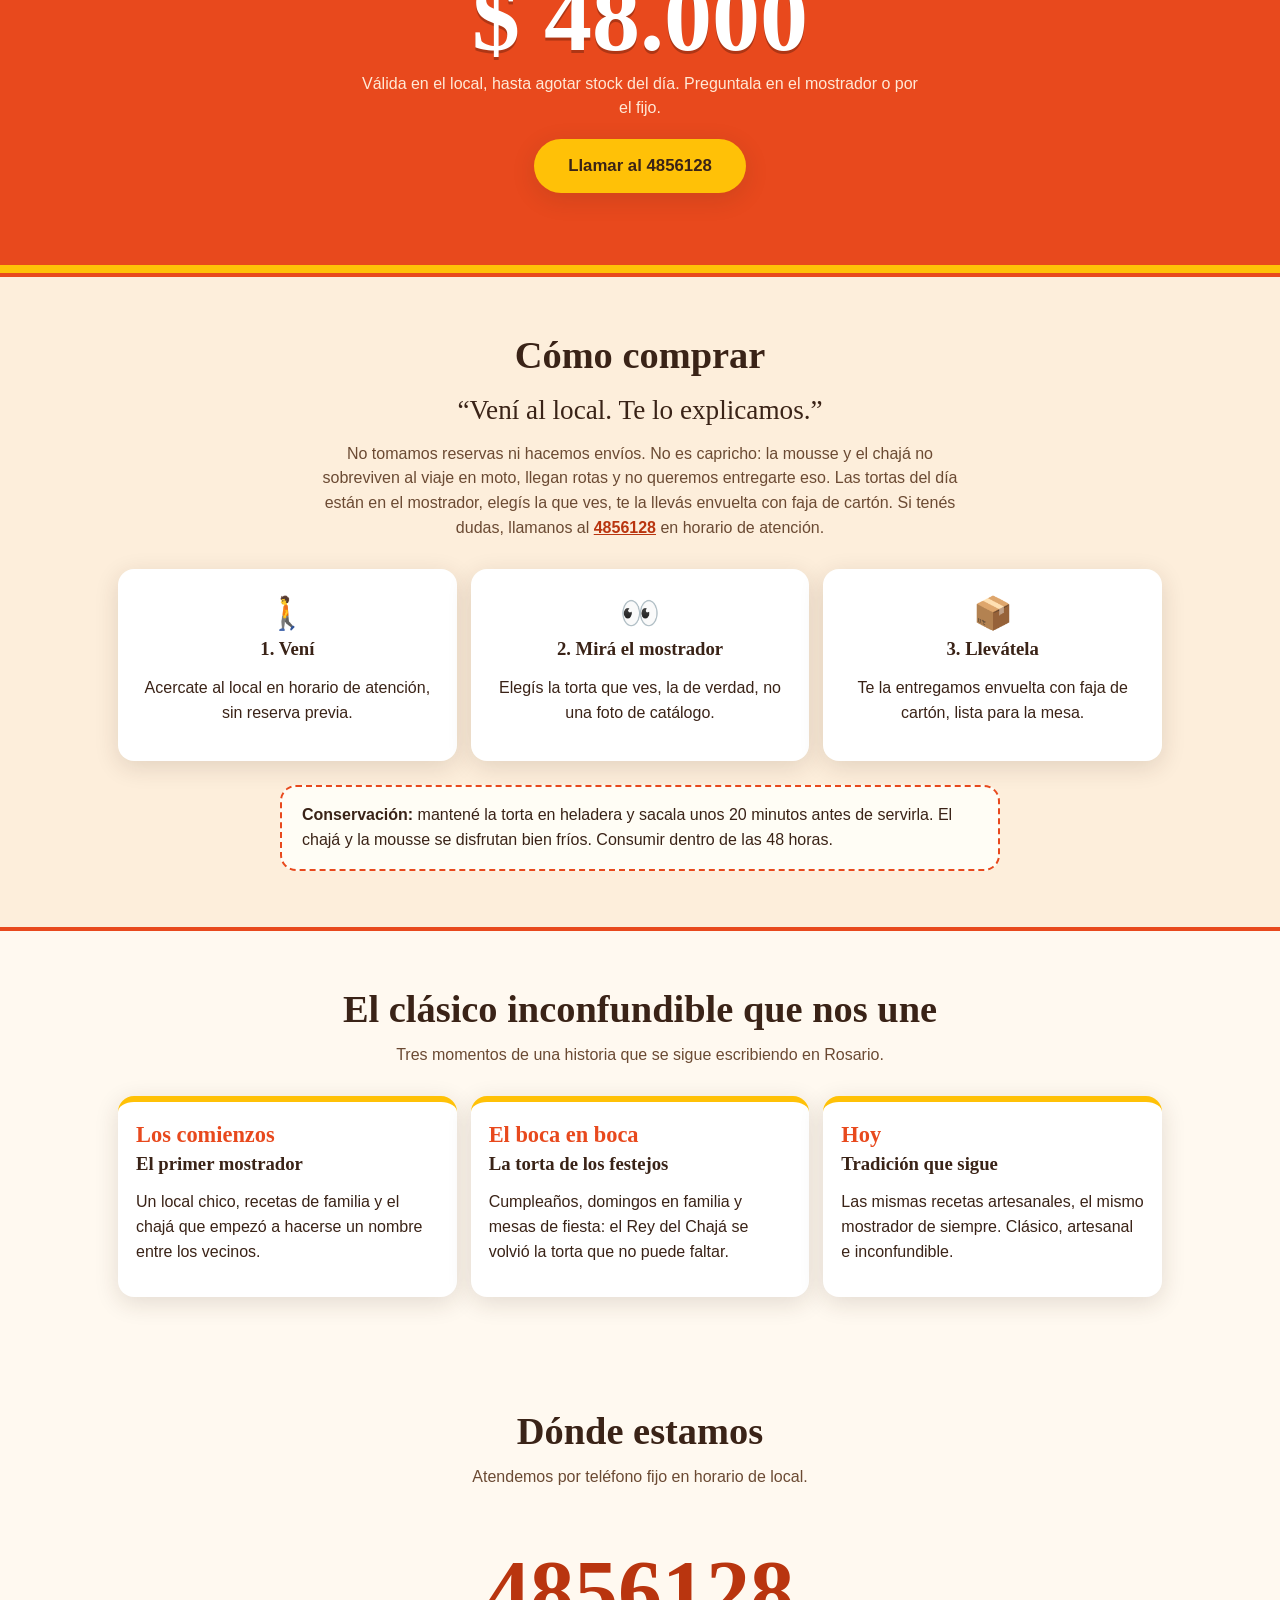
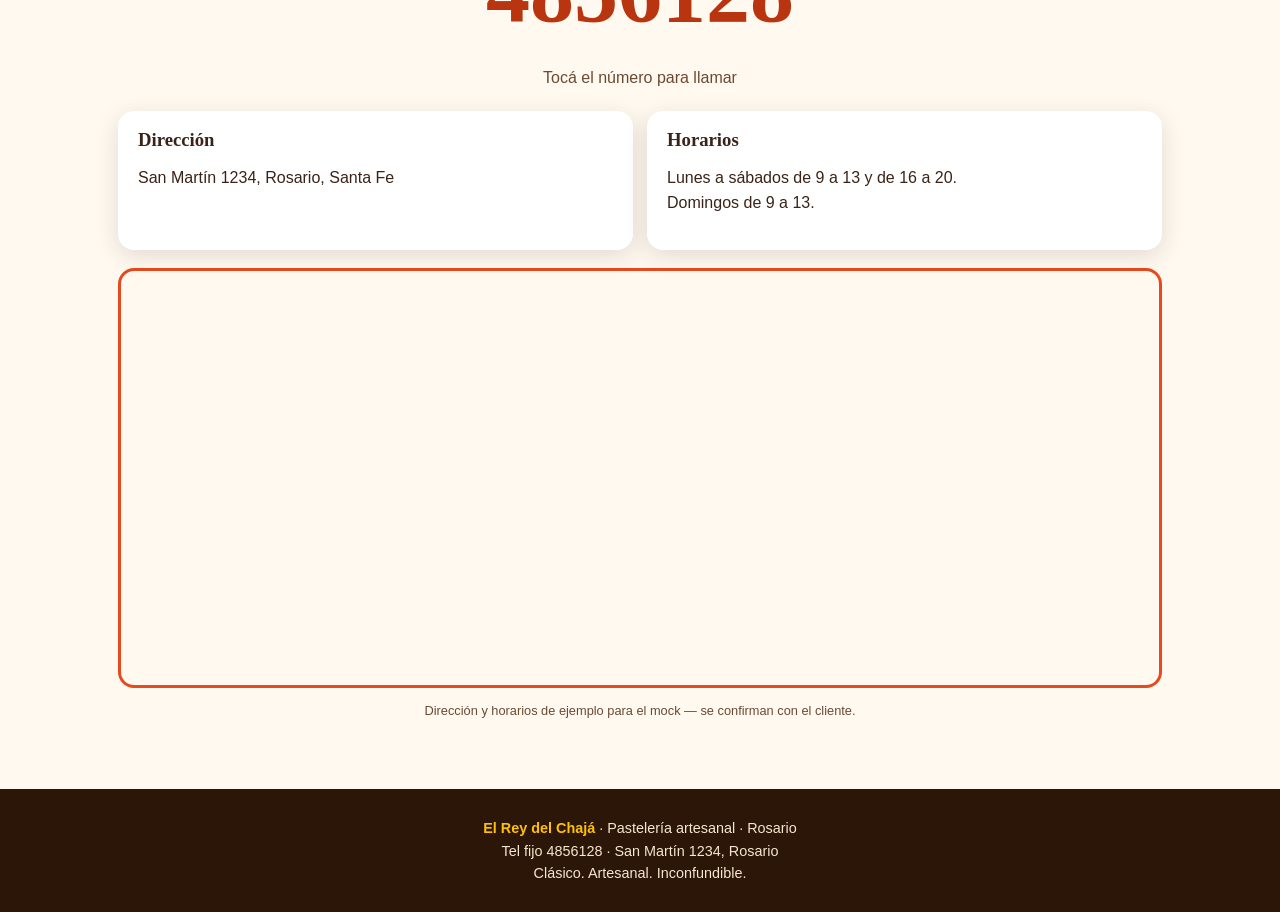
==== commit 4deab155: "feat: tvs 2x2 fijas en mobile y bottom nav en web" ====
--- a/mock/index.html
+++ b/mock/index.html
@@ -143,6 +143,15 @@
   Tel fijo 4856128 · San Martín 1234, Rosario<br>
   Clásico. Artesanal. Inconfundible.
 </footer>
+
+<!-- Navegación inferior solo mobile: atajos a cada sección -->
+<nav class="bottom-nav" aria-label="Navegación principal">
+  <a href="#tortas"><span class="ico" aria-hidden="true">🍰</span><span>Tortas</span></a>
+  <a href="#como-comprar"><span class="ico" aria-hidden="true">🛒</span><span>Comprar</span></a>
+  <a href="#historia"><span class="ico" aria-hidden="true">📖</span><span>Historia</span></a>
+  <a href="#promo"><span class="ico" aria-hidden="true">🏷️</span><span>Promo</span></a>
+  <a href="#donde"><span class="ico" aria-hidden="true">☎</span><span>Contacto</span></a>
+</nav>
 
 <script>
 // Fuente única simulada: localStorage (la carga admin.html) o valores por defecto.
--- a/mock/style.css
+++ b/mock/style.css
@@ -85,7 +85,7 @@
 .modal .ficha img{width:100%;aspect-ratio:16/9;object-fit:cover;background:var(--crema-2)}
 .modal .ficha .txt{padding:22px 24px 28px}
 .modal .ficha ul{padding-left:20px;margin:8px 0}
-.cerrar{float:right;background:var(--marca);color:#fff;border:0;border-radius:50%;width:38px;height:38px;font-size:1.2rem;cursor:pointer}
+.cerrar{float:right;background:var(--marca);color:#fff;border:0;border-radius:50%;width:44px;height:44px;min-width:44px;min-height:44px;font-size:1.4rem;cursor:pointer;display:inline-flex;align-items:center;justify-content:center;line-height:1}
 .tabla-precios{width:100%;border-collapse:collapse;margin:10px 0}
 .tabla-precios td{border-bottom:1px dashed #E5C9A8;padding:8px 4px}
 .tabla-precios td:last-child{text-align:right;font-weight:800;color:var(--marca-osc)}
@@ -124,7 +124,8 @@
 .datos{display:grid;gap:14px;margin-bottom:18px}
 @media(min-width:720px){.datos{grid-template-columns:1fr 1fr}}
 .dato{background:var(--blanco);border-radius:var(--radio);padding:18px 20px;box-shadow:var(--sombra)}
-.mapa iframe{width:100%;height:320px;border:3px solid var(--marca);border-radius:var(--radio)}
+.mapa{overflow:hidden;max-width:100%}
+.mapa iframe{width:100%;aspect-ratio:4/3;height:auto;min-height:240px;max-height:420px;border:3px solid var(--marca);border-radius:var(--radio);display:block}
 .ejemplo{font-size:.8rem;color:var(--texto-suave);text-align:center}
 
 /* 7) Footer */
@@ -200,3 +201,113 @@
   #entrada .cartel h1{animation:none}
   html{scroll-behavior:auto}
 }
+
+/* === T20 — Polish mobile web + admin (solo mobile, desktop intacto) === */
+.btn,.tel-chip,nav.menu a,.card{ -webkit-tap-highlight-color:transparent; }
+.btn{min-height:44px;display:inline-flex;align-items:center;justify-content:center}
+.tel-chip{min-height:44px;display:inline-flex;align-items:center}
+nav.menu a{min-height:44px;display:inline-flex;align-items:center}
+.card{min-height:44px}
+.tel-gigante a{display:inline-block;min-height:44px;min-width:44px;padding:6px 12px;overflow-wrap:anywhere}
+
+@media(max-width:719px){
+  .wrap{padding:0 16px}
+  section.bloque{padding:40px 0}
+  header.top .barra{flex-wrap:wrap;row-gap:6px}
+  nav.menu{order:3;flex-basis:100%;margin-left:0;gap:4px;overflow-x:auto;scrollbar-width:thin;
+    -webkit-overflow-scrolling:touch;white-space:nowrap;padding-bottom:2px}
+  nav.menu a{padding:6px 10px;flex:0 0 auto}
+  .grilla{gap:18px}
+  .card .foto{aspect-ratio:4/3}
+  .card .cuerpo{padding:18px 18px 22px}
+  #entrada .cartel{padding:0 16px}
+  #entrada .cartel h1{font-size:clamp(2.6rem,16vw,4.5rem)}
+  #entrada .cartel .sobre{font-size:.72rem;letter-spacing:.2em}
+  #entrada .cartel .bajada{font-size:.72rem;letter-spacing:.16em;overflow-wrap:break-word}
+  #entrada .acciones{position:static;justify-content:center;margin-top:18px}
+  #entrada{flex-direction:column;padding:20px 16px}
+  #promo .promo-fotos{grid-template-columns:1fr;max-width:340px}
+  #promo .promo-detalle{font-size:clamp(1.1rem,5vw,1.35rem);overflow-wrap:break-word}
+  .tel-gigante a{font-size:clamp(2.8rem,18vw,4rem)}
+  .datos{grid-template-columns:1fr}
+  /* Modal ficha como sheet casi full-screen */
+  .modal{padding:0;align-items:stretch;justify-content:stretch}
+  .modal .ficha{max-width:100%;width:100%;max-height:94dvh;margin:auto 0 0;
+    border-radius:20px 20px 0 0;overflow:auto}
+  .modal .ficha .txt{padding:18px 18px 26px}
+  .modal .ficha img{aspect-ratio:16/10}
+  .cerrar{width:48px;height:48px;min-width:48px;min-height:48px;font-size:1.7rem}
+  /* Admin apilado, sin zoom iOS */
+  .admin input[type=number],.admin input[type=text],.admin input[type=date]{
+    font-size:16px;max-width:100%;width:100%;min-height:44px}
+  .admin .fila{flex-direction:column;align-items:stretch}
+  .admin .campo{overflow-x:auto}
+  .analytics{padding:18px 16px}
+  .ranking li{grid-template-columns:1fr auto;grid-template-areas:"nombre valor" "barra barra";row-gap:6px}
+  .ranking li span:first-child{grid-area:nombre}
+  .ranking li .barra{grid-area:barra}
+  .ranking li span:last-child{grid-area:valor}
+}
+/* Cartel 360px sin scroll horizontal ni texto cortado */
+@media(max-width:400px){
+  #entrada .cartel h1{font-size:clamp(2.4rem,15.5vw,3.8rem);line-height:1}
+  .hero h1{font-size:clamp(1.9rem,9vw,2.4rem);overflow-wrap:break-word}
+}
+
+/* === T23 — TVs en celu: grilla fija 2x2 sin distinguir orientación (desktop intacto) === */
+/* Idea previa para el celu, no la TV real del local. */
+@media(max-width:719px){
+  body.tv{padding:12px;min-height:100dvh}
+  body.tv .marco{min-height:calc(100dvh - 24px);padding:16px 12px;border-width:4px;
+    border-radius:18px;justify-content:flex-start;gap:10px}
+  .tv .marca-tv{font-size:1rem;margin:0 0 2px}
+  .tv h1{font-size:clamp(1.5rem,8vw,2.2rem);margin:0 0 4px}
+  /* Cuadrantes: grilla fija 2 columnas x 2 filas, full-width, compacta */
+  .tv .cuadrantes{grid-template-columns:repeat(2,1fr);gap:10px;width:100%}
+  .tv .cuad{padding:8px;border-width:3px;border-radius:14px}
+  .tv .cuad img{aspect-ratio:4/3}
+  .tv .cuad h2{font-size:clamp(.95rem,4.5vw,1.25rem);margin:6px 0 2px}
+  .tv .cuad .desc{font-size:.75rem;line-height:1.3}
+  .tv .cuad .linea{font-size:clamp(.8rem,4vw,1.05rem);margin-top:4px}
+  /* TV1 promo apilada full-width, precio gigante */
+  .tv .marco.promo-marco{gap:8px}
+  .tv .promo-fotos{grid-template-columns:1fr 1fr;gap:8px;width:100%;max-width:100%;margin:6px 0}
+  .tv .promo-fotos img{aspect-ratio:4/3;border-width:3px}
+  .tv .precio-tv{font-size:clamp(2.6rem,16vw,4rem);line-height:1}
+}
+/* En la más chica la descripción sale para que entre nombre + precio + porciones */
+@media(max-width:400px){
+  .tv .cuadrantes{gap:8px}
+  .tv .cuad{padding:6px}
+  .tv .cuad .desc{display:none}
+  .tv .promo-fotos{grid-template-columns:1fr;max-width:300px;margin:6px auto}
+}
+@media(prefers-reduced-motion:reduce){
+  .tv .cuadrantes,.tv .cuad{transition:none}
+}
+
+/* === T24 — Web mobile estilo app: header compacto + bottom nav (desktop intacto) === */
+.bottom-nav{display:none}
+@media(max-width:719px){
+  /* Header sticky compacto con la marca en mayúsculas */
+  header.top .barra{flex-wrap:nowrap;gap:8px;padding:8px 14px}
+  .marca{font-size:.95rem;text-transform:uppercase;letter-spacing:.08em;white-space:nowrap;
+    overflow:hidden;text-overflow:ellipsis}
+  .corona{font-size:1.4rem}
+  /* La navegación vive abajo: se oculta el menú de arriba */
+  nav.menu{display:none}
+  /* Barra fija abajo con 5 atajos */
+  .bottom-nav{display:grid;grid-template-columns:repeat(5,1fr);
+    position:fixed;left:0;right:0;bottom:0;z-index:50;
+    background:var(--blanco);border-top:3px solid var(--marca);
+    padding:6px 4px calc(6px + env(safe-area-inset-bottom, 0px));
+    box-shadow:0 -4px 18px rgba(58,35,23,.14)}
+  .bottom-nav a{display:flex;flex-direction:column;align-items:center;gap:2px;
+    text-decoration:none;color:var(--texto-suave);font-size:.72rem;font-weight:700;
+    min-height:48px;min-width:44px;justify-content:center;
+    -webkit-tap-highlight-color:transparent}
+  .bottom-nav a .ico{font-size:1.25rem;line-height:1}
+  .bottom-nav a:hover,.bottom-nav a:focus-visible{color:var(--marca-osc)}
+  /* La barra no tapa contenido */
+  body:not(.tv){padding-bottom:calc(72px + env(safe-area-inset-bottom, 0px))}
+}
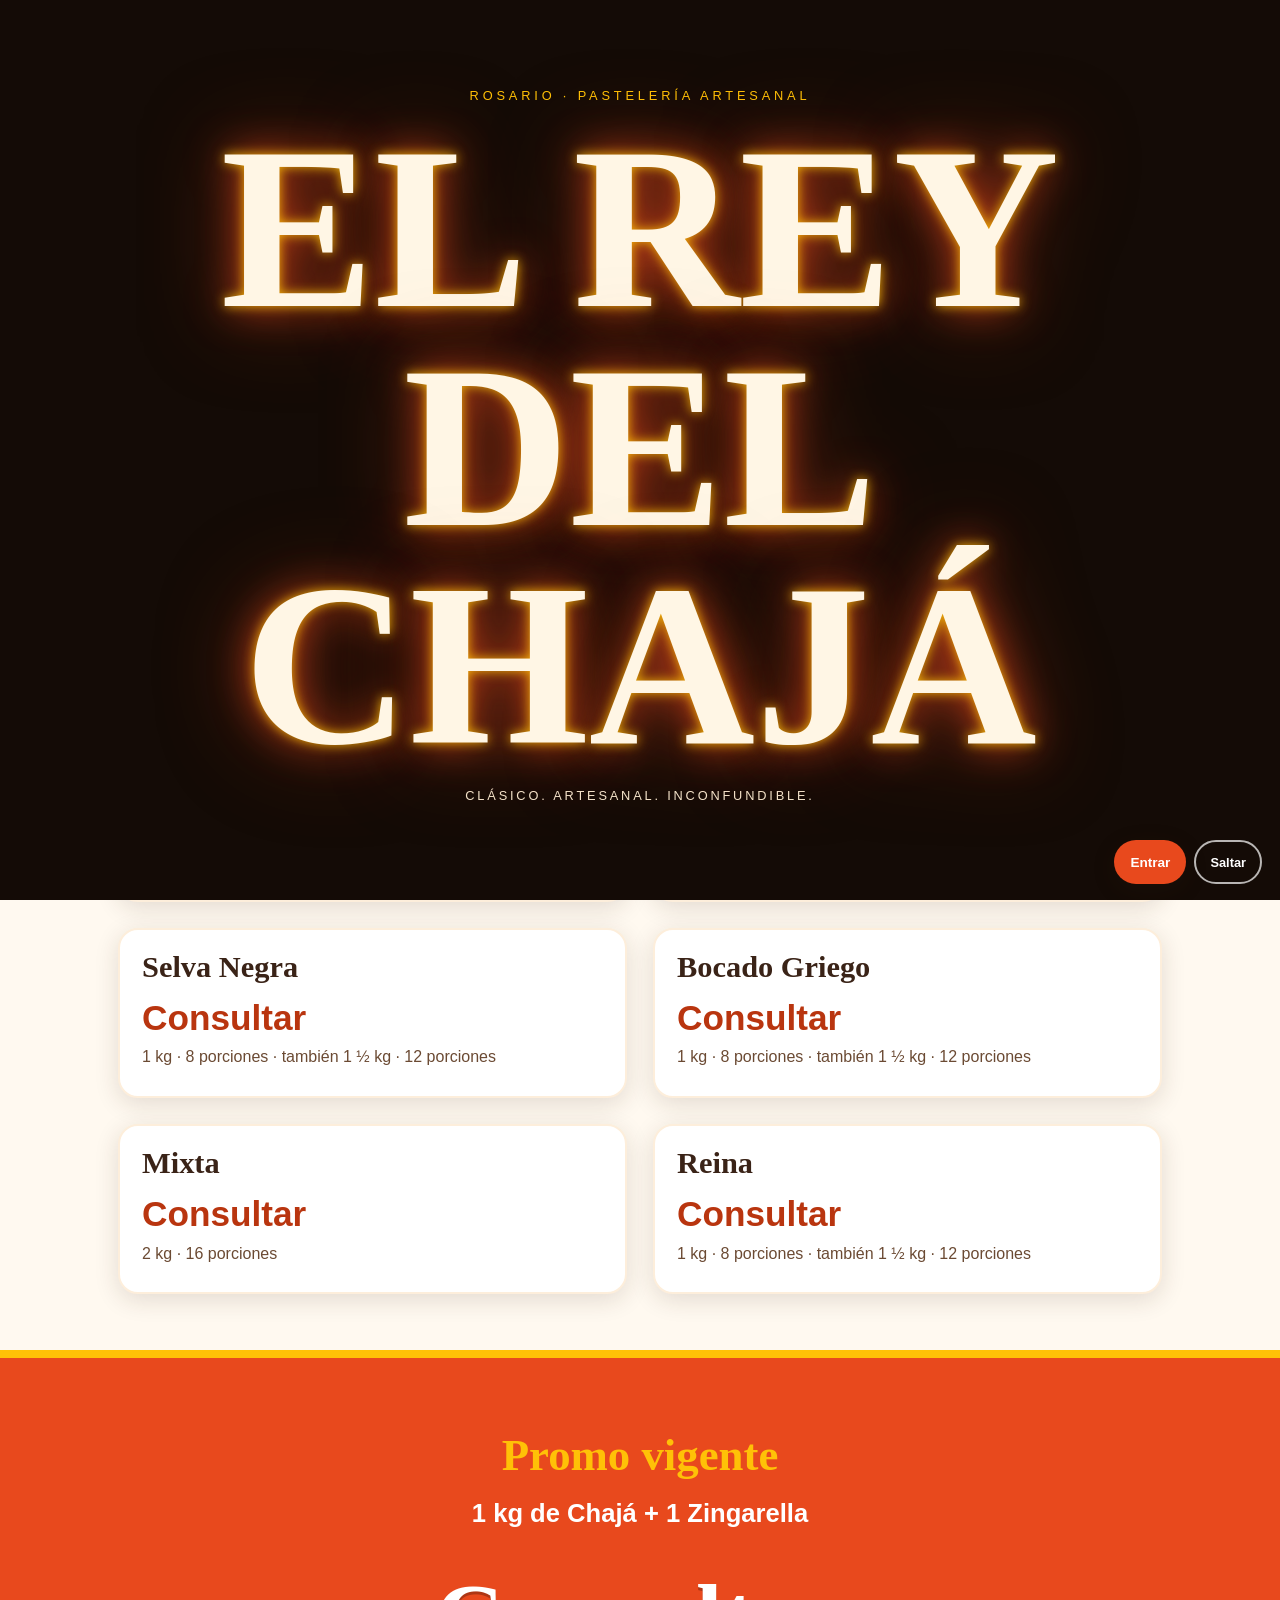
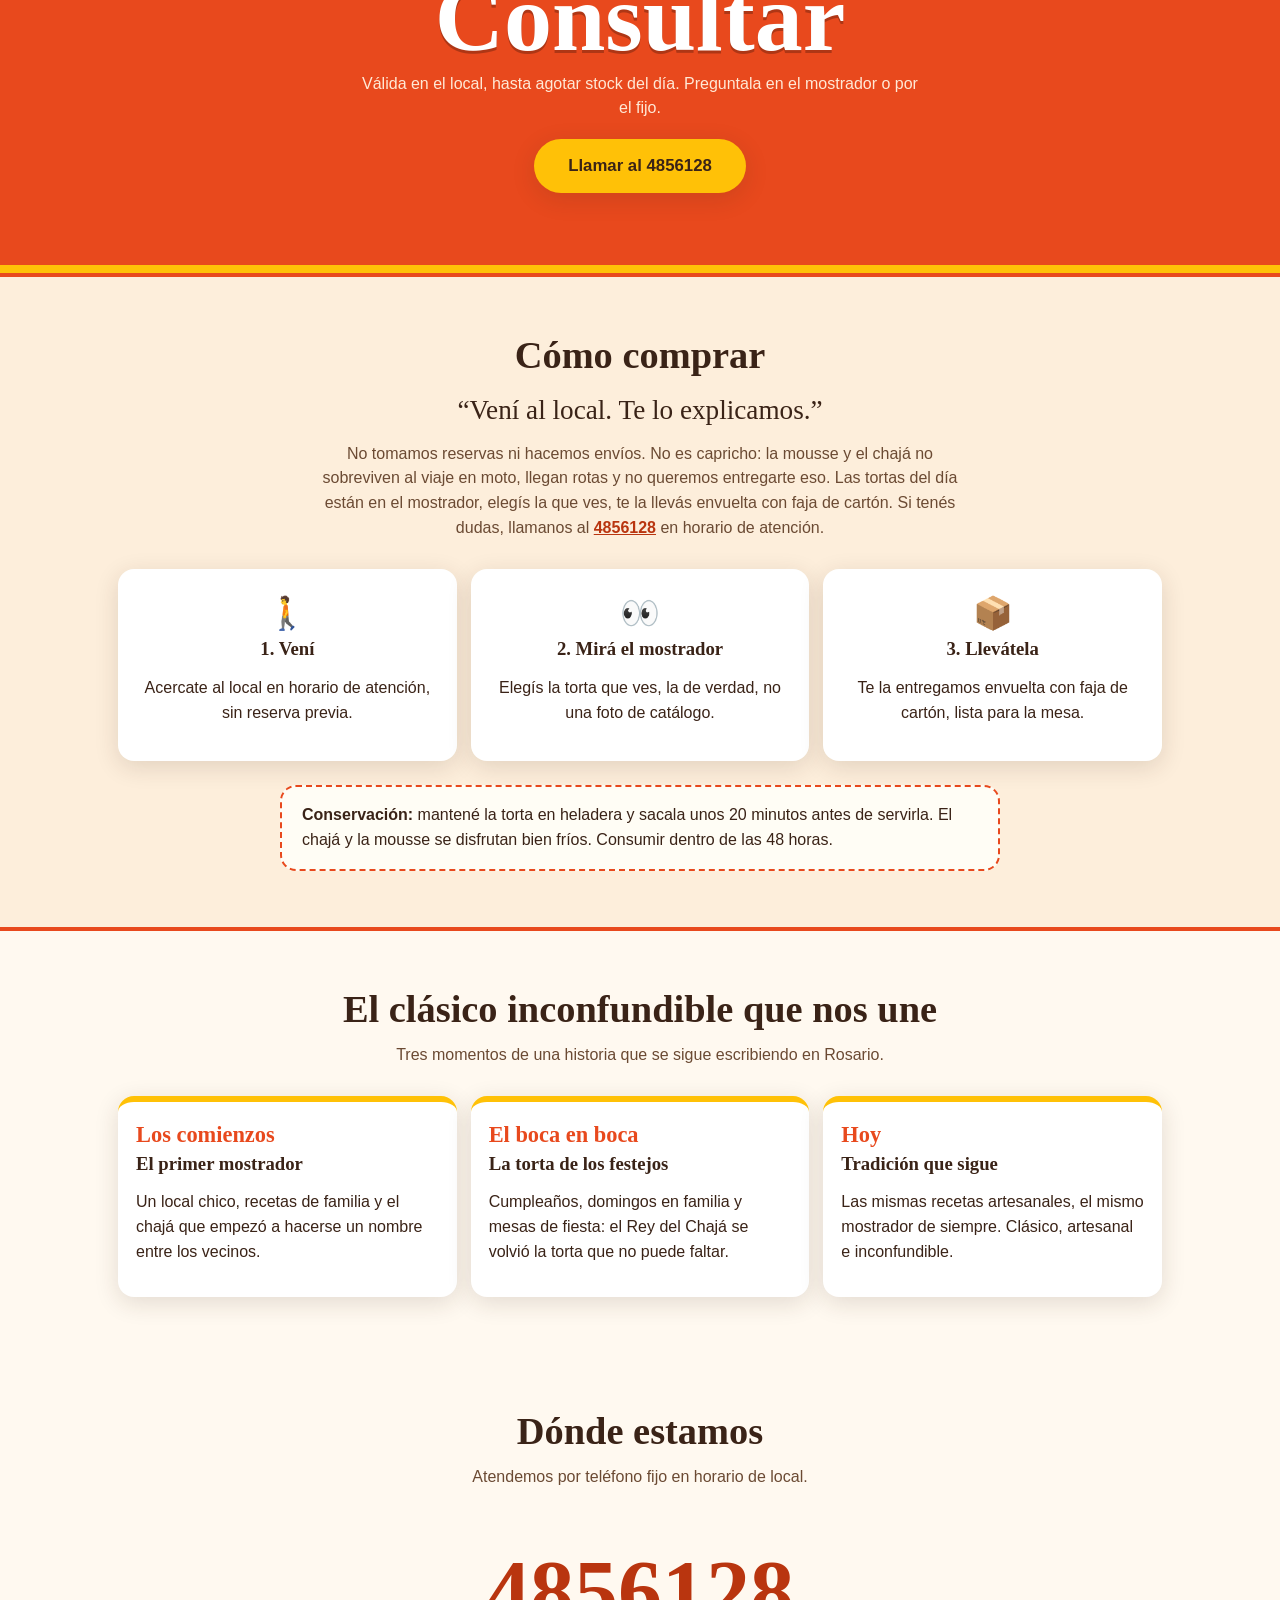
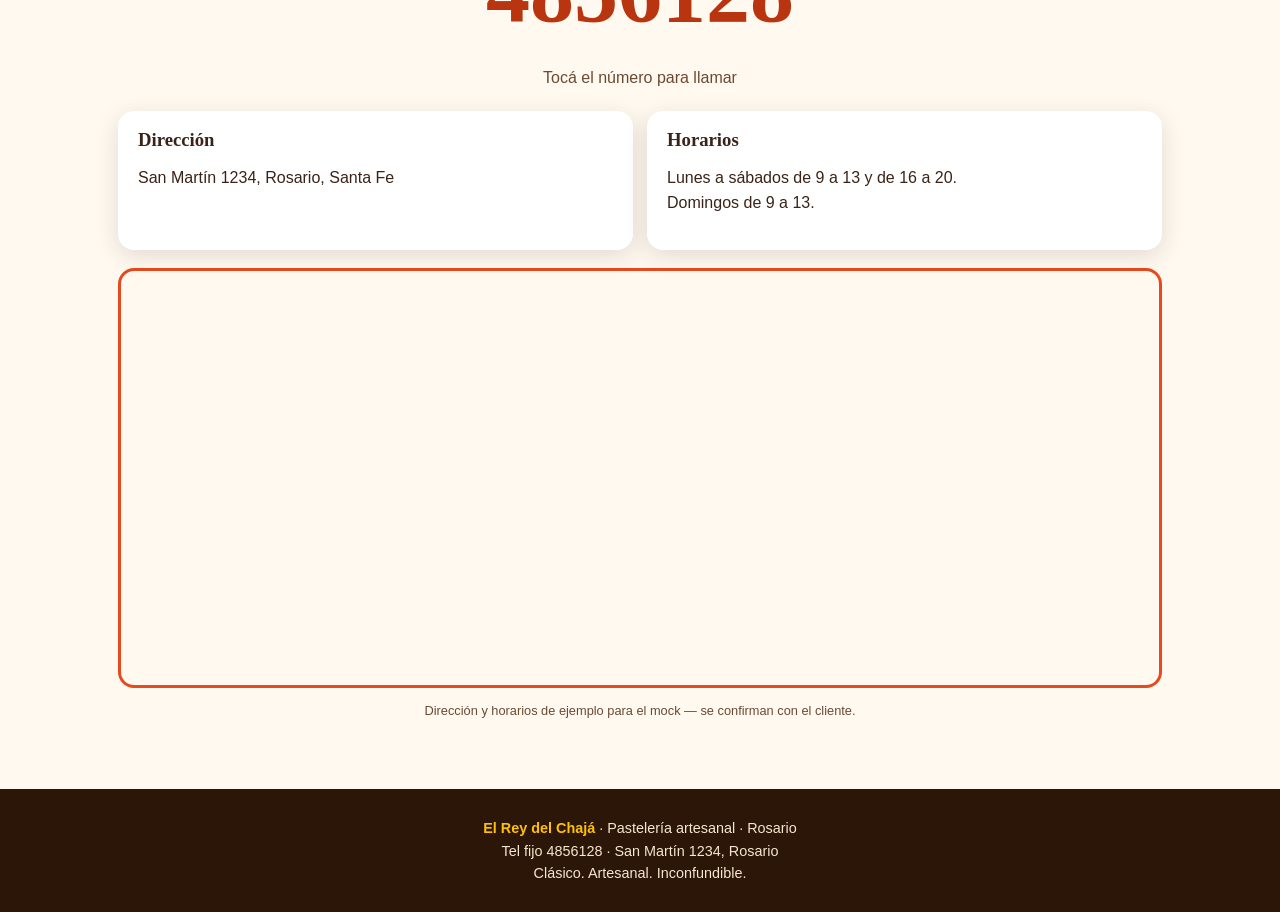
==== commit d5641efe: "feat: demo sin precios y alcance detallado sin horas" ====
--- a/mock/index.html
+++ b/mock/index.html
@@ -79,7 +79,7 @@
       <img src="https://framerusercontent.com/images/7uMI3s2Fv6Yc3pCjnSAVBfxSTsg.png" alt="Foto de la torta Chajá" loading="lazy" onerror="this.style.display='none'">
       <img src="https://framerusercontent.com/images/KxiewTHWitk1WAAQf4fHMrGehJc.png" alt="Foto de la torta Zingarella" loading="lazy" onerror="this.style.display='none'">
     </div>
-    <div class="monto" id="promo-precio">$ 48.000</div>
+    <div class="monto" id="promo-precio">Consultar</div>
     <p class="promo-aclara">Válida en el local, hasta agotar stock del día. Preguntala en el mostrador o por el fijo.</p>
     <a class="btn" href="tel:4856128">Llamar al 4856128</a>
   </div>
@@ -154,13 +154,8 @@
 </nav>
 
 <script>
-// Fuente única simulada: localStorage (la carga admin.html) o valores por defecto.
-var PRECIOS_DEF = {
-  chaja_1kg:28000, chaja_15kg:42000, zingarella:25000, lemon:26000,
-  mousse_1kg:28000, mousse_15kg:42000, selva_1kg:28000, selva_15kg:42000,
-  bocado_1kg:28000, bocado_15kg:42000, reina_1kg:28000, reina_15kg:42000,
-  mixta:48000, promo:48000
-};
+// Fuente única: localStorage (la carga admin.html). Sin valor cargado → "Consultar".
+var PRECIOS_DEF = {};
 function cargarPrecios(){
   try{
     var g = JSON.parse(localStorage.getItem("chaja_prices_v1") || "null");
@@ -169,7 +164,10 @@
   return Object.assign({}, PRECIOS_DEF);
 }
 var PRECIOS = cargarPrecios();
-function fmt(n){ return "$ " + Number(n).toLocaleString("es-AR"); }
+function fmt(v){
+  if(v == null || v === "" || isNaN(Number(v))) return "Consultar";
+  return "$ " + Number(v).toLocaleString("es-AR");
+}
 
 var IMG = "https://framerusercontent.com/images/";
 var PRODUCTOS = [
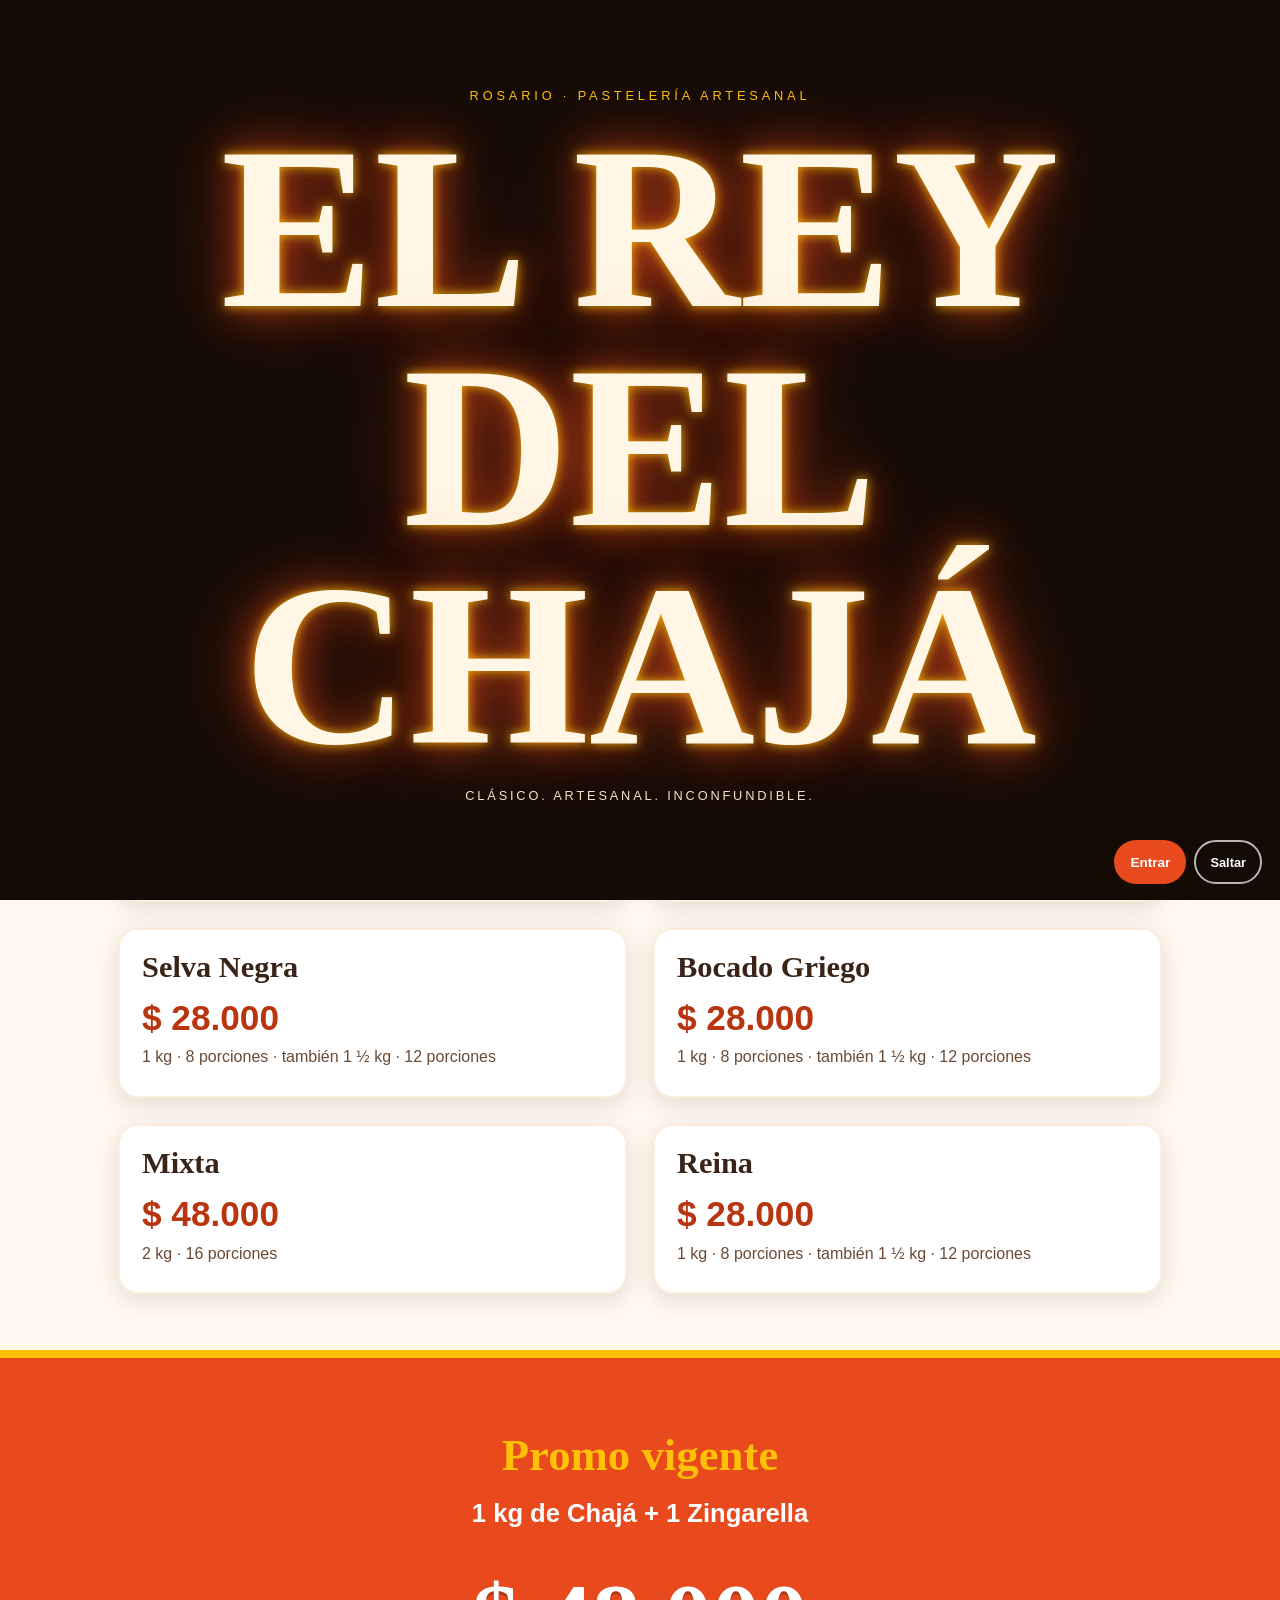
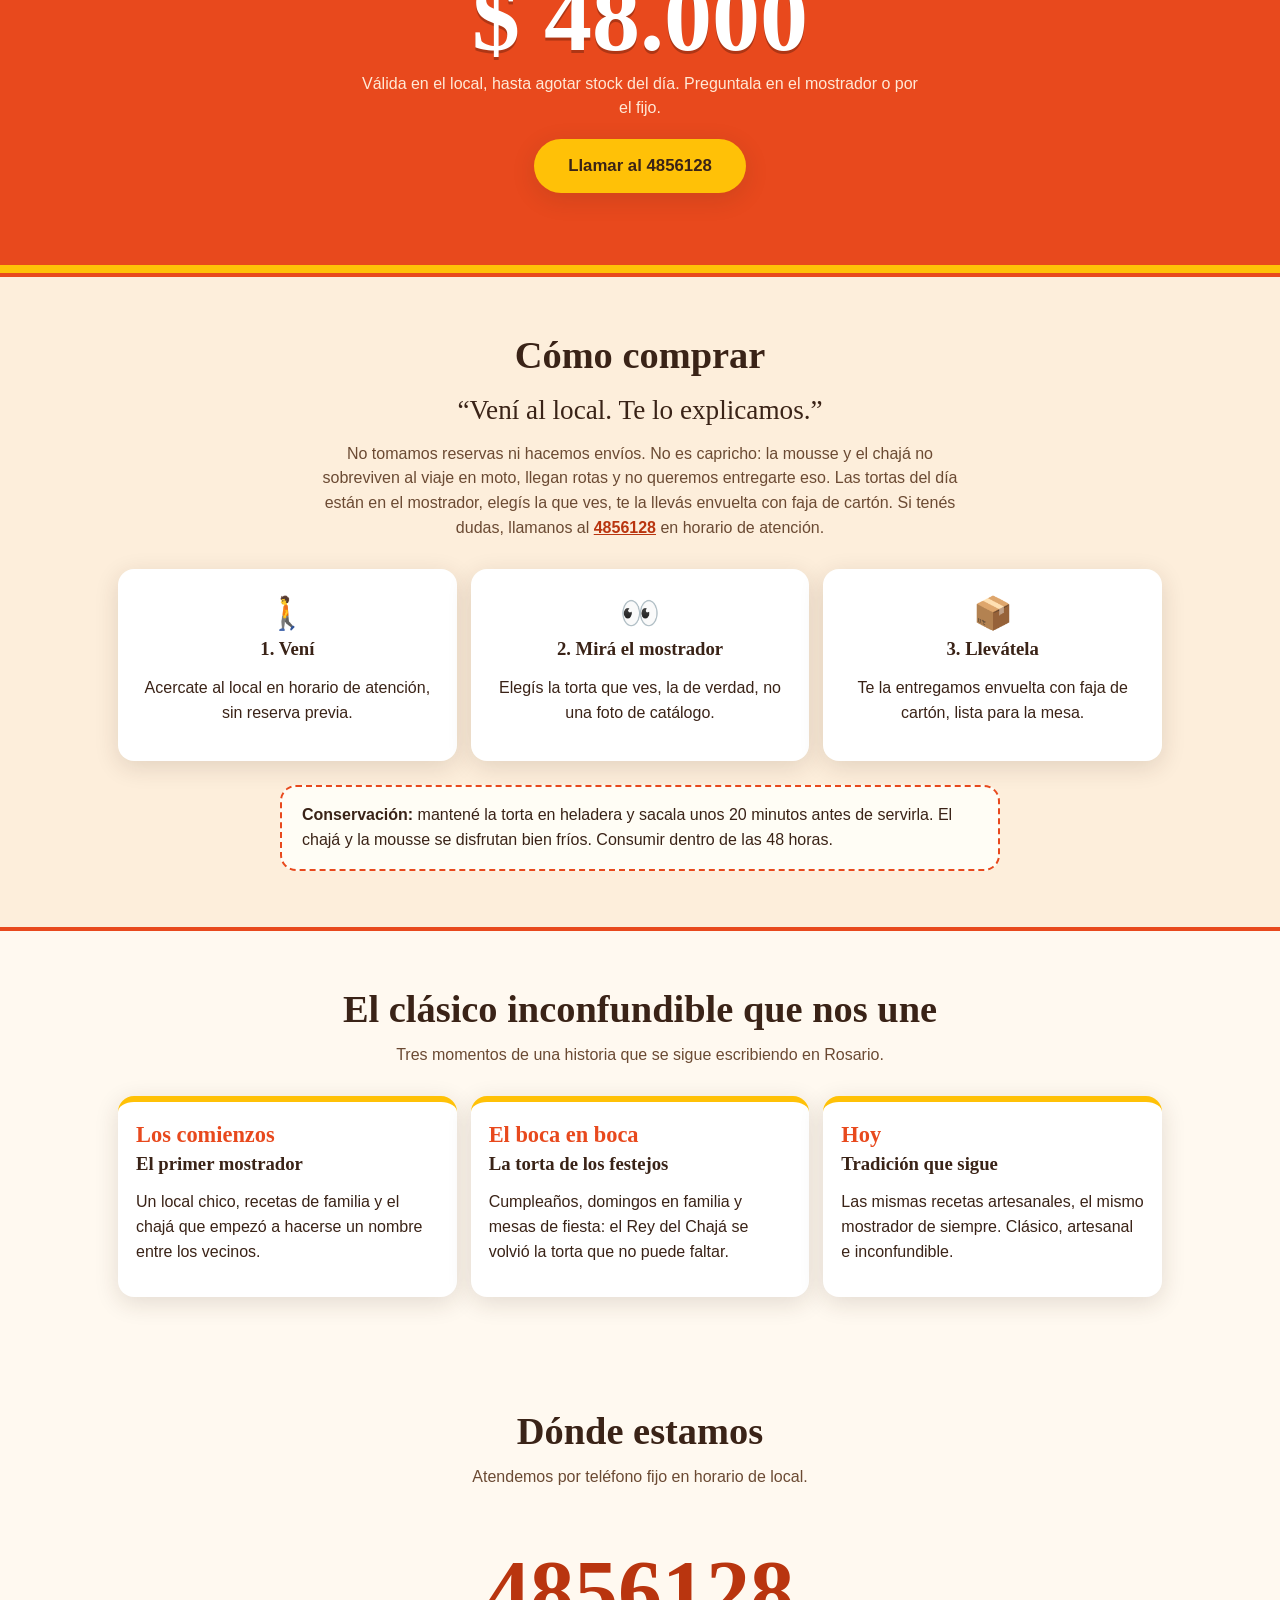
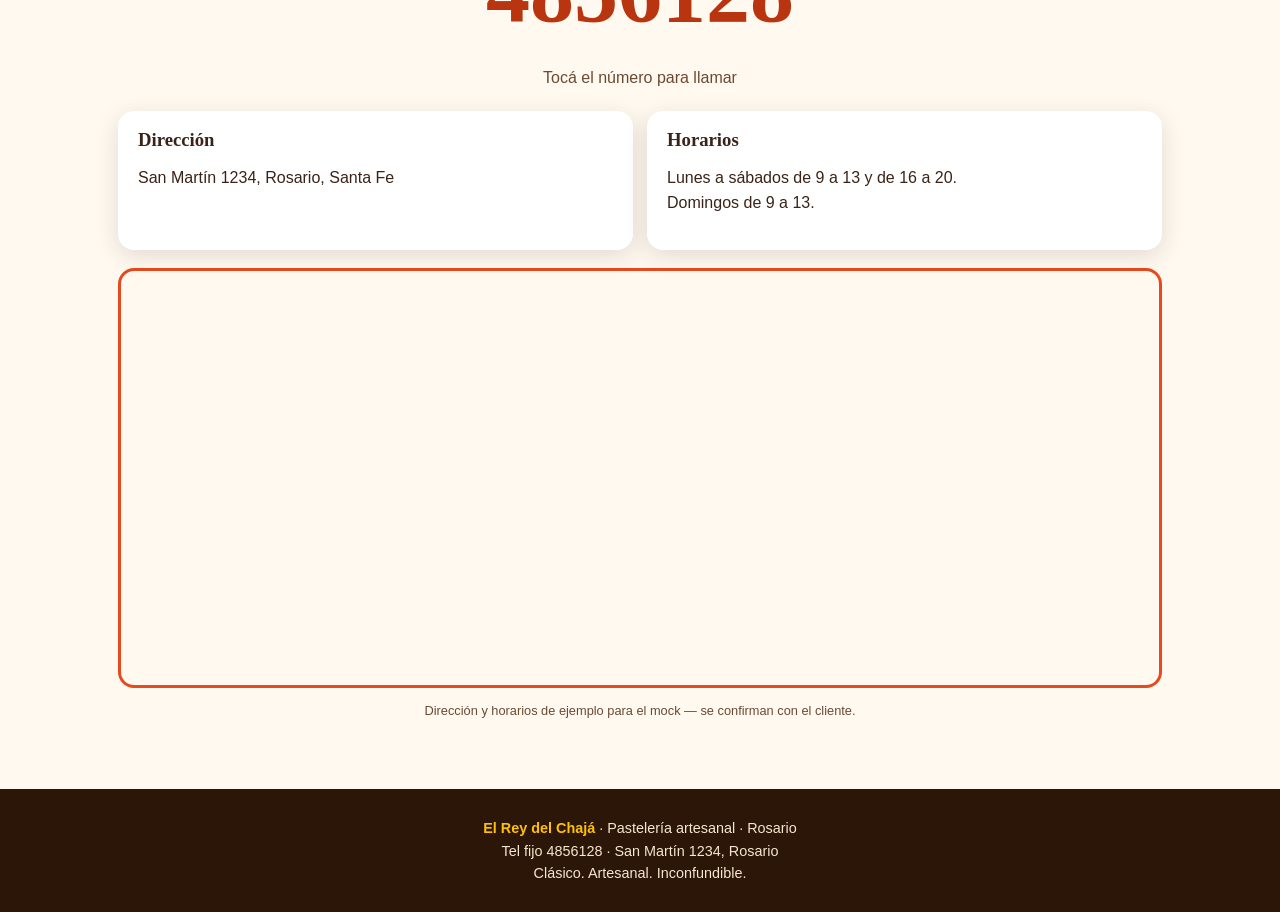
==== commit 1e55121b: "fix: restaura precios de tortas, saca numeros del trabajo del hub" ====
--- a/mock/index.html
+++ b/mock/index.html
@@ -79,7 +79,7 @@
       <img src="https://framerusercontent.com/images/7uMI3s2Fv6Yc3pCjnSAVBfxSTsg.png" alt="Foto de la torta Chajá" loading="lazy" onerror="this.style.display='none'">
       <img src="https://framerusercontent.com/images/KxiewTHWitk1WAAQf4fHMrGehJc.png" alt="Foto de la torta Zingarella" loading="lazy" onerror="this.style.display='none'">
     </div>
-    <div class="monto" id="promo-precio">Consultar</div>
+    <div class="monto" id="promo-precio">$ 48.000</div>
     <p class="promo-aclara">Válida en el local, hasta agotar stock del día. Preguntala en el mostrador o por el fijo.</p>
     <a class="btn" href="tel:4856128">Llamar al 4856128</a>
   </div>
@@ -154,8 +154,13 @@
 </nav>
 
 <script>
-// Fuente única: localStorage (la carga admin.html). Sin valor cargado → "Consultar".
-var PRECIOS_DEF = {};
+// Fuente única simulada: localStorage (la carga admin.html) o valores por defecto.
+var PRECIOS_DEF = {
+  chaja_1kg:28000, chaja_15kg:42000, zingarella:25000, lemon:26000,
+  mousse_1kg:28000, mousse_15kg:42000, selva_1kg:28000, selva_15kg:42000,
+  bocado_1kg:28000, bocado_15kg:42000, reina_1kg:28000, reina_15kg:42000,
+  mixta:48000, promo:48000
+};
 function cargarPrecios(){
   try{
     var g = JSON.parse(localStorage.getItem("chaja_prices_v1") || "null");
@@ -164,10 +169,7 @@
   return Object.assign({}, PRECIOS_DEF);
 }
 var PRECIOS = cargarPrecios();
-function fmt(v){
-  if(v == null || v === "" || isNaN(Number(v))) return "Consultar";
-  return "$ " + Number(v).toLocaleString("es-AR");
-}
+function fmt(n){ return "$ " + Number(n).toLocaleString("es-AR"); }
 
 var IMG = "https://framerusercontent.com/images/";
 var PRODUCTOS = [
